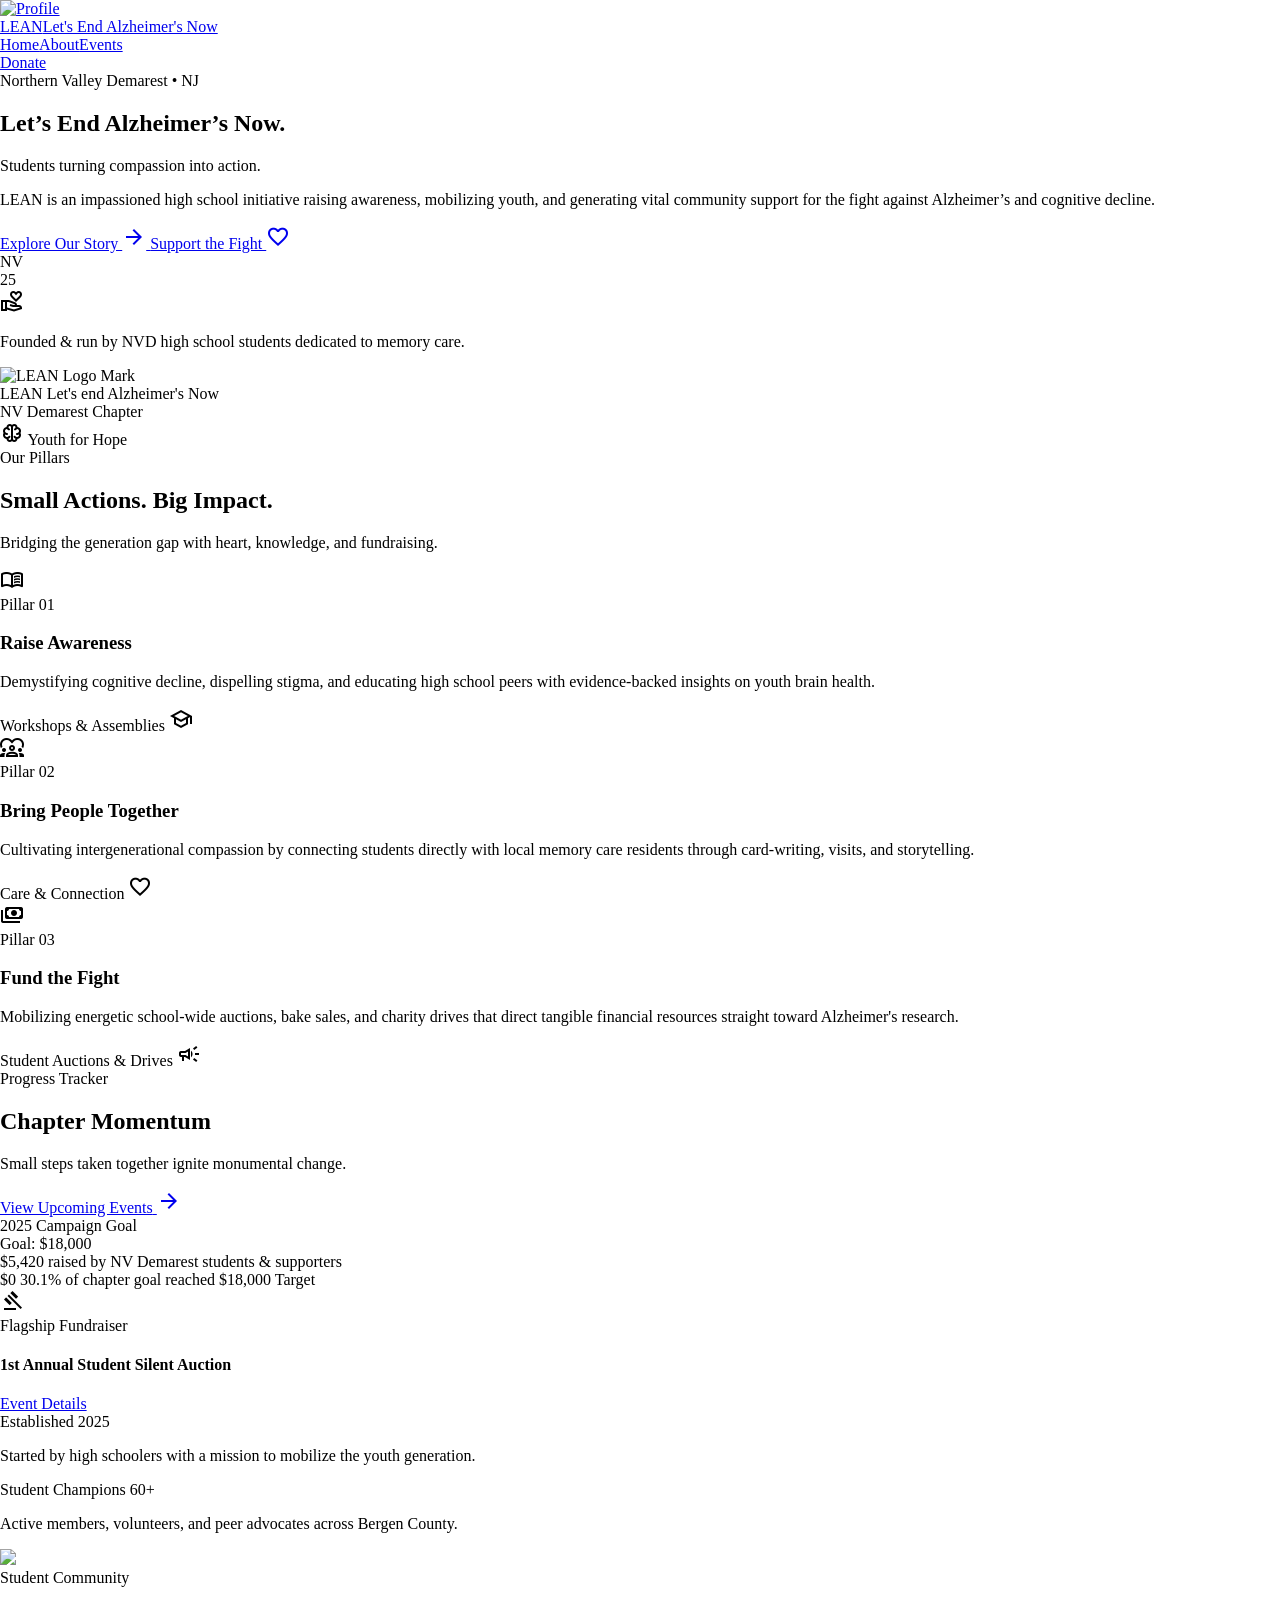
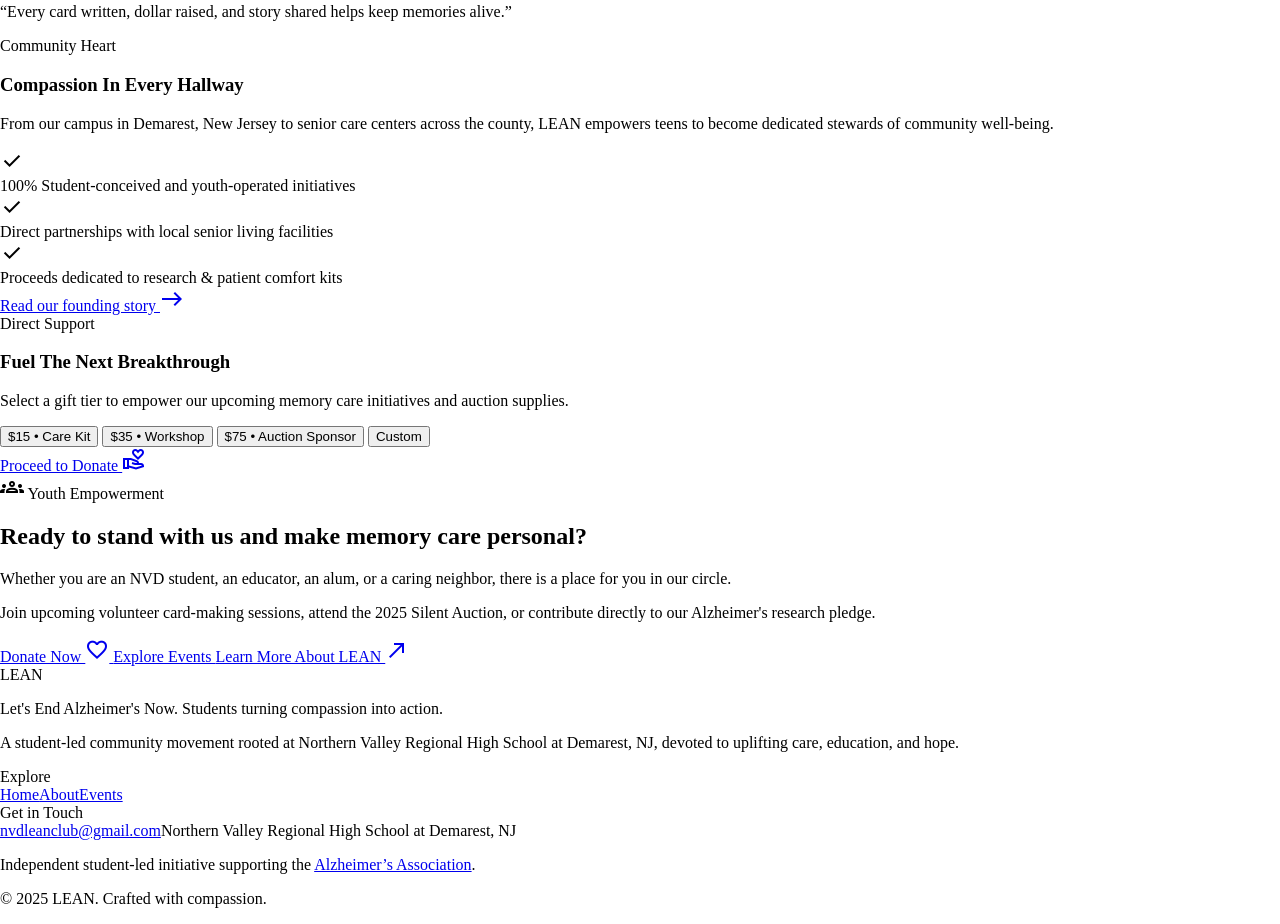
==== index.html @ e86d23d5 "Initial commit" ====
<!DOCTYPE html><html lang="en" style=""><head><meta charset="utf-8"><meta content="width=device-width, initial-scale=1.0" name="viewport"><meta content="web_standard" name="shell-type"><title>LEAN — Let's End Alzheimer's Now</title><link href="https://fonts.googleapis.com" rel="preconnect"><link crossorigin="" href="https://fonts.gstatic.com" rel="preconnect"><link href="https://fonts.googleapis.com/css2?family=Playfair+Display:ital,wght@0,400..900;1,400..900&amp;family=Plus+Jakarta+Sans:wght@400;500;600;700;800&amp;display=swap" rel="stylesheet"><link href="https://fonts.googleapis.com/css2?family=Material+Symbols+Outlined:opsz,wght,FILL,GRAD@24,400,0,0" rel="stylesheet">
<link href="https://fonts.googleapis.com/css2?family=Material+Symbols+Outlined:wght,FILL@100..700,0..1&amp;display=swap" rel="stylesheet"><link href="styles.css" rel="stylesheet"><script src="https://cdn.tailwindcss.com"></script><script id="tailwind-config">tailwind.config = { darkMode: "class", theme: { extend: { "colors": { "primary-fixed": "#f5d9ff", "on-surface-variant": "#4c444f", "on-error": "#ffffff", "secondary-container": "#e097ff", "on-surface": "#2c0d3b", "surface-container-high": "#f9e0ff", "background": "#fff7fc", "surface-tint": "#7a4a96", "on-error-container": "#93000a", "on-secondary-container": "#682587", "tertiary-fixed-dim": "#dabce7", "error-container": "#ffdad6", "on-primary-fixed": "#30004b", "surface-container": "#fce7ff", "surface-container-lowest": "#ffffff", "on-tertiary-fixed": "#271333", "on-primary-container": "#b27fcf", "error": "#ba1a1a", "tertiary-container": "#392345", "inverse-on-surface": "#fdebff", "on-tertiary-fixed-variant": "#553e61", "primary": "#2a0042", "secondary-fixed-dim": "#eab2ff", "tertiary": "#230e2f", "on-tertiary": "#ffffff", "inverse-primary": "#e5b4ff", "on-primary": "#ffffff", "surface-variant": "#f7d8ff", "surface": "#fff7fc", "surface-container-highest": "#f7d8ff", "on-secondary": "#ffffff", "tertiary-fixed": "#f5d9ff", "on-secondary-fixed-variant": "#692689", "inverse-surface": "#422351", "secondary": "#8441a3", "on-tertiary-container": "#a589b2", "primary-container": "#43145f", "surface-bright": "#fff7fc", "surface-dim": "#f3cdff", "secondary-fixed": "#f7d8ff", "on-primary-fixed-variant": "#60327c", "outline": "#7e7480", "on-secondary-fixed": "#310048", "primary-fixed-dim": "#e5b4ff", "surface-container-low": "#feefff", "on-background": "#2c0d3b", "outline-variant": "#cfc3d0" }, "borderRadius": { "DEFAULT": "1rem", "lg": "2rem", "xl": "3rem", "full": "9999px" }, "spacing": { "space-sm": "0.75rem", "space-lg": "2rem", "margin-mobile": "1.25rem", "gutter-mobile": "1rem", "space-md": "1.25rem", "space-xs": "0.375rem", "gutter": "1.5rem", "space-xl": "3.5rem", "margin": "2.5rem" }, "fontFamily": { "label-script": [ "Playfair Display" ], "subheading-serif-sm": [ "Playfair Display" ], "headline-xl": [ "Plus Jakarta Sans" ], "body-md": [ "Plus Jakarta Sans" ], "body-sm": [ "Plus Jakarta Sans" ], "headline-xl-mobile": [ "Plus Jakarta Sans" ], "headline-lg-mobile": [ "Plus Jakarta Sans" ], "headline-lg": [ "Plus Jakarta Sans" ], "label-caps": [ "Plus Jakarta Sans" ], "headline-md": [ "Plus Jakarta Sans" ], "subheading-serif": [ "Playfair Display" ], "body-lg": [ "Plus Jakarta Sans" ] }, "fontSize": { "label-script": [ "15px", { "lineHeight": "20px", "fontWeight": "400" } ], "subheading-serif-sm": [ "18px", { "lineHeight": "26px", "fontWeight": "400" } ], "headline-xl": [ "48px", { "lineHeight": "56px", "letterSpacing": "0.08em", "fontWeight": "800" } ], "body-md": [ "16px", { "lineHeight": "24px", "fontWeight": "400" } ], "body-sm": [ "14px", { "lineHeight": "20px", "fontWeight": "400" } ], "headline-xl-mobile": [ "32px", { "lineHeight": "40px", "letterSpacing": "0.06em", "fontWeight": "800" } ], "headline-lg-mobile": [ "26px", { "lineHeight": "34px", "letterSpacing": "0.06em", "fontWeight": "800" } ], "headline-lg": [ "36px", { "lineHeight": "44px", "letterSpacing": "0.08em", "fontWeight": "800" } ], "label-caps": [ "13px", { "lineHeight": "18px", "letterSpacing": "0.12em", "fontWeight": "700" } ], "headline-md": [ "24px", { "lineHeight": "32px", "letterSpacing": "0.05em", "fontWeight": "700" } ], "subheading-serif": [ "22px", { "lineHeight": "30px", "fontWeight": "400" } ], "body-lg": [ "18px", { "lineHeight": "28px", "fontWeight": "400" } ] } } } };</script></head><body class="bg-background font-body-md text-on-surface antialiased selection:bg-secondary-container selection:text-on-secondary-container"><header class="fixed top-0 left-0 right-0 w-full z-50 bg-surface/85 backdrop-blur-xl shadow-[0_12px_32px_-4px_rgba(67,20,95,0.06)]"><div class="h-20 w-full px-margin-mobile lg:px-margin flex items-center justify-between gap-gutter"><div class="flex items-center gap-space-sm min-w-0"><a class="flex items-center gap-space-sm group" data-path="home" href="index.html"><div class="relative flex items-center justify-center"><div class="absolute -inset-1 rounded-full bg-secondary-fixed opacity-70 blur-sm group-hover:opacity-100 transition-opacity"></div><img alt="Profile" class="w-8 h-8 rounded-full object-cover relative z-10" src="https://lh3.googleusercontent.com/aida/[base64]"></div><div class="flex flex-col truncate"><span class="font-headline-md text-body-lg text-primary font-bold tracking-tight">LEAN</span><span class="font-label-script text-label-script italic text-on-surface-variant hidden sm:inline-block leading-none">Let's End Alzheimer's Now</span></div></a></div><nav class="hidden md:flex items-center gap-space-xs px-space-xs py-1 rounded-full bg-surface-container-lowest shadow-[0_4px_12px_-2px_rgba(67,20,95,0.04)]" data-active-classes="bg-surface-container text-primary font-bold rounded-full shadow-sm"><a aria-current="page" class="px-space-md py-space-xs uppercase transition-all bg-surface-container text-primary font-bold rounded-full shadow-sm" data-path="home" href="index.html">Home</a><a class="px-space-md py-space-xs rounded-full font-label-caps text-label-caps uppercase text-on-surface-variant hover:text-on-surface hover:bg-surface-container transition-all" data-path="about" href="about.html">About</a><a class="px-space-md py-space-xs rounded-full font-label-caps text-label-caps uppercase text-on-surface-variant hover:text-on-surface hover:bg-surface-container transition-all" data-path="events" href="events.html">Events</a></nav><div class="flex items-center gap-space-sm"><a class="inline-flex items-center justify-center px-space-lg py-space-xs rounded-full bg-primary-container text-on-primary font-label-caps text-label-caps uppercase shadow-[0_12px_32px_-4px_rgba(67,20,95,0.25)] hover:bg-secondary hover:text-on-secondary hover:shadow-[0_16px_36px_-4px_rgba(132,65,163,0.35)] transition-all transform hover:-translate-y-0.5 active:translate-y-0" href="donate.html">Donate</a></div></div></header><main class="w-full pt-20 bg-background min-h-screen"><div class="flex flex-col w-full">
<!-- Top Decorative Ambient Glow (Soft Fluid Lavender Orbs) -->
<div class="relative w-full overflow-hidden">
<div class="absolute -top-24 left-1/2 -translate-x-1/2 w-[700px] h-[340px] bg-secondary-fixed/40 rounded-full blur-3xl pointer-events-none -z-10"></div>
<div class="absolute top-48 -left-20 w-80 h-80 bg-surface-container-high/60 rounded-full blur-2xl pointer-events-none -z-10"></div>
<!-- Hero Section -->
<section class="w-full px-margin-mobile lg:px-margin pt-space-md lg:pt-space-lg pb-space-xl">
<div class="max-w-7xl mx-auto grid grid-cols-1 lg:grid-cols-12 gap-space-lg lg:gap-gutter items-center">
<!-- Hero Left / Content -->
<div class="lg:col-span-7 flex flex-col items-start text-left z-10">
<!-- Chapter Pill Tag -->
<div class="inline-flex items-center gap-space-xs px-space-md py-space-xs rounded-full bg-surface-container shadow-sm mb-space-md transform hover:scale-105 transition-transform duration-300">
<span class="w-2.5 h-2.5 rounded-full bg-secondary animate-pulse"></span>
<span class="font-label-caps text-label-caps uppercase text-primary tracking-widest">Northern Valley Demarest • NJ</span>
</div>
<!-- Asymmetrical Headline Hierarchy -->
<h1 class="font-headline-xl text-headline-xl text-primary font-extrabold uppercase tracking-tight max-w-2xl leading-[1.08] mb-space-sm">
            Let’s End <span class="text-secondary underline decoration-secondary-container decoration-wavy decoration-2 underline-offset-8">Alzheimer’s</span> Now.
          </h1>
<!-- Italic Serif Subtitle -->
<p class="font-subheading-serif text-subheading-serif italic text-on-surface-variant max-w-xl mb-space-md">
            Students turning compassion into action.
          </p>
<!-- Mission Statement -->
<p class="font-body-lg text-body-lg text-on-surface-variant/90 max-w-xl mb-space-lg leading-relaxed">
            LEAN is an impassioned high school initiative raising awareness, mobilizing youth, and generating vital community support for the fight against Alzheimer’s and cognitive decline.
          </p>
<!-- CTAs -->
<div class="flex flex-wrap items-center gap-space-sm w-full sm:w-auto">
<a class="inline-flex items-center justify-center px-space-lg py-3 rounded-full bg-primary-container text-on-primary font-label-caps text-label-caps uppercase shadow-[0_12px_32px_-4px_rgba(67,20,95,0.22)] hover:bg-secondary hover:text-on-secondary hover:shadow-[0_16px_36px_-4px_rgba(132,65,163,0.35)] transition-all transform hover:-translate-y-0.5 active:translate-y-0" data-path="about" href="about.html">
              Explore Our Story
              <span class="material-symbols-outlined text-[18px] ml-1">arrow_forward</span>
</a>
<a class="inline-flex items-center justify-center px-space-lg py-3 rounded-full bg-surface-container-lowest text-primary font-label-caps text-label-caps uppercase shadow-sm hover:bg-surface-container hover:text-primary transition-all transform hover:-translate-y-0.5" data-path="donate" href="donate.html">
              Support the Fight
              <span class="material-symbols-outlined text-[18px] ml-1 text-secondary">favorite</span>
</a>
</div>
<!-- Micro Student Endorsement -->
<div class="mt-space-lg pt-space-sm flex items-center gap-space-sm">
<div class="flex -space-x-2">
<div class="w-8 h-8 rounded-full bg-secondary-container flex items-center justify-center text-on-secondary-container text-xs font-bold ring-2 ring-background">NV</div>
<div class="w-8 h-8 rounded-full bg-primary-fixed flex items-center justify-center text-on-primary-fixed text-xs font-bold ring-2 ring-background">25</div>
<div class="w-8 h-8 rounded-full bg-surface-dim flex items-center justify-center text-primary text-xs font-bold ring-2 ring-background">
<span class="material-symbols-outlined text-[14px]">volunteer_activism</span>
</div>
</div>
<p class="font-body-sm text-body-sm text-on-surface-variant">
              Founded &amp; run by NVD high school students dedicated to memory care.
            </p>
</div>
</div>
<!-- Hero Right / Visual Organic Emblem -->
<div class="lg:col-span-5 flex justify-center items-center relative mt-space-md lg:mt-0">
<!-- Multi-tier Floating Organic Blobs -->
<div class="relative w-72 sm:w-88 md:w-96 aspect-square flex items-center justify-center">
<!-- Soft Animated Lilac Blob Background -->
<div class="absolute inset-0 bg-surface-container-high rounded-[42%_58%_70%_30%/45%_45%_55%_55%] animate-[spin_32s_linear_infinite] shadow-[0_20px_60px_-15px_rgba(132,65,163,0.18)]"></div>
<div class="absolute inset-2 bg-gradient-to-tr from-surface-container-low via-surface-variant/70 to-surface-container rounded-[58%_42%_33%_67%/55%_65%_35%_45%] opacity-90"></div>
<!-- Central Icon / Image Graphic Container -->
<div class="relative z-10 w-56 sm:w-64 aspect-square rounded-full bg-surface-container-lowest p-5 flex flex-col items-center justify-center shadow-[0_16px_40px_-8px_rgba(67,20,95,0.15)] text-center transition-transform duration-500 hover:scale-105">
<div class="w-28 h-28 sm:w-32 sm:h-32 rounded-full bg-primary flex items-center justify-center shadow-inner relative overflow-hidden mb-space-xs group">
<div class="absolute inset-0 bg-gradient-to-br from-secondary/40 to-transparent opacity-0 group-hover:opacity-100 transition-opacity"></div>
<img alt="LEAN Logo Mark" class="w-24 h-24 sm:w-28 sm:h-28 object-contain rounded-full" src="https://lh3.googleusercontent.com/aida-public/[base64]">
</div>
<span class="font-headline-md text-headline-md text-primary tracking-wider uppercase">LEAN</span>
<span class="font-label-script text-label-script italic text-secondary leading-none">Let's end Alzheimer's Now</span>
</div>
<!-- Floating Chapter Badge Overlay -->
<div class="absolute -bottom-4 -left-2 sm:bottom-2 sm:-left-4 z-20 px-space-md py-space-xs rounded-full bg-surface-container-lowest shadow-[0_12px_28px_-4px_rgba(67,20,95,0.12)] flex items-center gap-space-xs">
<span class="w-2 h-2 rounded-full bg-secondary"></span>
<span class="font-label-caps text-[11px] uppercase tracking-wider text-primary font-bold">NV Demarest Chapter</span>
</div>
<!-- Floating Brain Health Tag -->
<div class="absolute -top-3 right-0 sm:top-2 sm:-right-4 z-20 px-space-md py-space-xs rounded-full bg-primary-container text-on-primary shadow-lg flex items-center gap-1">
<span class="material-symbols-outlined text-[16px] text-secondary-fixed">neurology</span>
<span class="font-label-caps text-[11px] uppercase tracking-wider">Youth for Hope</span>
</div>
</div>
</div>
</div>
</section>
</div>
<!-- Pillars Section: Small Actions. Big Impact. -->
<section class="w-full px-margin-mobile lg:px-margin py-space-xl bg-surface-container-low relative">
<div class="max-w-7xl mx-auto flex flex-col items-center">
<!-- Section Header -->
<div class="text-center max-w-2xl mb-space-lg">
<span class="font-label-caps text-label-caps uppercase text-secondary font-bold tracking-widest block mb-space-xs">Our Pillars</span>
<h2 class="font-headline-lg text-headline-lg text-primary font-extrabold tracking-tight">
          Small Actions. Big Impact.
        </h2>
<p class="font-subheading-serif text-subheading-serif italic text-on-surface-variant mt-1">
          Bridging the generation gap with heart, knowledge, and fundraising.
        </p>
</div>
<!-- 3 Pill-Themed Care Cards -->
<div class="grid grid-cols-1 md:grid-cols-3 gap-gutter w-full">
<!-- Pillar 1 -->
<div class="bg-surface-container-lowest rounded-lg p-space-lg flex flex-col justify-between shadow-[0_12px_32px_-4px_rgba(67,20,95,0.06)] hover:shadow-[0_20px_40px_-6px_rgba(67,20,95,0.12)] transition-all duration-300 transform hover:-translate-y-1 group">
<div>
<div class="w-14 h-14 rounded-full bg-surface-container flex items-center justify-center text-primary mb-space-md group-hover:bg-primary-container group-hover:text-on-primary transition-colors">
<span class="material-symbols-outlined text-2xl">menu_book</span>
</div>
<span class="font-label-caps text-label-caps uppercase tracking-wider text-secondary font-bold block mb-1">Pillar 01</span>
<h3 class="font-headline-md text-headline-md text-primary font-bold mb-space-xs">Raise Awareness</h3>
<p class="font-body-md text-body-md text-on-surface-variant leading-relaxed">
              Demystifying cognitive decline, dispelling stigma, and educating high school peers with evidence-backed insights on youth brain health.
            </p>
</div>
<div class="pt-space-md mt-space-sm flex items-center justify-between">
<span class="font-label-script text-label-script italic text-secondary">Workshops &amp; Assemblies</span>
<span class="w-8 h-8 rounded-full bg-surface-container-high flex items-center justify-center text-primary text-xs">
<span class="material-symbols-outlined text-[16px]">school</span>
</span>
</div>
</div>
<!-- Pillar 2 -->
<div class="bg-surface-container-lowest rounded-lg p-space-lg flex flex-col justify-between shadow-[0_12px_32px_-4px_rgba(67,20,95,0.06)] hover:shadow-[0_20px_40px_-6px_rgba(67,20,95,0.12)] transition-all duration-300 transform hover:-translate-y-1 group">
<div>
<div class="w-14 h-14 rounded-full bg-surface-container flex items-center justify-center text-primary mb-space-md group-hover:bg-primary-container group-hover:text-on-primary transition-colors">
<span class="material-symbols-outlined text-2xl">diversity_1</span>
</div>
<span class="font-label-caps text-label-caps uppercase tracking-wider text-secondary font-bold block mb-1">Pillar 02</span>
<h3 class="font-headline-md text-headline-md text-primary font-bold mb-space-xs">Bring People Together</h3>
<p class="font-body-md text-body-md text-on-surface-variant leading-relaxed">
              Cultivating intergenerational compassion by connecting students directly with local memory care residents through card-writing, visits, and storytelling.
            </p>
</div>
<div class="pt-space-md mt-space-sm flex items-center justify-between">
<span class="font-label-script text-label-script italic text-secondary">Care &amp; Connection</span>
<span class="w-8 h-8 rounded-full bg-surface-container-high flex items-center justify-center text-primary text-xs">
<span class="material-symbols-outlined text-[16px]">favorite</span>
</span>
</div>
</div>
<!-- Pillar 3 -->
<div class="bg-surface-container-lowest rounded-lg p-space-lg flex flex-col justify-between shadow-[0_12px_32px_-4px_rgba(67,20,95,0.06)] hover:shadow-[0_20px_40px_-6px_rgba(67,20,95,0.12)] transition-all duration-300 transform hover:-translate-y-1 group">
<div>
<div class="w-14 h-14 rounded-full bg-surface-container flex items-center justify-center text-primary mb-space-md group-hover:bg-primary-container group-hover:text-on-primary transition-colors">
<span class="material-symbols-outlined text-2xl">payments</span>
</div>
<span class="font-label-caps text-label-caps uppercase tracking-wider text-secondary font-bold block mb-1">Pillar 03</span>
<h3 class="font-headline-md text-headline-md text-primary font-bold mb-space-xs">Fund the Fight</h3>
<p class="font-body-md text-body-md text-on-surface-variant leading-relaxed">
              Mobilizing energetic school-wide auctions, bake sales, and charity drives that direct tangible financial resources straight toward Alzheimer's research.
            </p>
</div>
<div class="pt-space-md mt-space-sm flex items-center justify-between">
<span class="font-label-script text-label-script italic text-secondary">Student Auctions &amp; Drives</span>
<span class="w-8 h-8 rounded-full bg-surface-container-high flex items-center justify-center text-primary text-xs">
<span class="material-symbols-outlined text-[16px]">campaign</span>
</span>
</div>
</div>
</div>
</div>
</section>
<!-- Quick Stats & Chapter Momentum Section -->
<section class="w-full px-margin-mobile lg:px-margin py-space-xl">
<div class="max-w-7xl mx-auto">
<!-- Headline & Introduction -->
<div class="flex flex-col md:flex-row md:items-end justify-between gap-space-sm mb-space-lg">
<div>
<span class="font-label-caps text-label-caps uppercase text-secondary font-bold tracking-widest block mb-space-xs">Progress Tracker</span>
<h2 class="font-headline-lg text-headline-lg text-primary font-extrabold tracking-tight">
            Chapter Momentum
          </h2>
<p class="font-subheading-serif text-subheading-serif italic text-on-surface-variant">
            Small steps taken together ignite monumental change.
          </p>
</div>
<a class="inline-flex items-center gap-space-xs font-label-caps text-label-caps uppercase text-primary hover:text-secondary transition-colors group" data-path="events" href="events.html">
<span class="">View Upcoming Events</span>
<span class="material-symbols-outlined text-[18px] group-hover:translate-x-1 transition-transform">arrow_forward</span>
</a>
</div>
<!-- Bento Grid / Cards -->
<div class="grid grid-cols-1 lg:grid-cols-12 gap-gutter items-stretch">
<!-- Large Goal Tracker Card (8 Cols) -->
<div class="lg:col-span-8 bg-surface-container-lowest rounded-lg p-space-lg shadow-[0_12px_32px_-4px_rgba(67,20,95,0.06)] flex flex-col justify-between">
<div>
<div class="flex flex-wrap items-center justify-between gap-space-sm mb-space-md">
<div class="flex items-center gap-space-xs">
<span class="w-3 h-3 rounded-full bg-secondary"></span>
<span class="font-label-caps text-label-caps uppercase tracking-wider text-primary font-bold">2025 Campaign Goal</span>
</div>
<span class="px-space-md py-1 rounded-full bg-surface-container text-secondary font-label-caps text-label-caps uppercase">Goal: $18,000</span>
</div>
<!-- Main Metric Callout -->
<div class="flex flex-col sm:flex-row sm:items-baseline gap-space-xs sm:gap-space-md mb-space-md">
<span class="font-headline-xl text-headline-xl text-primary font-black tracking-tight" id="raised-counter">$5,420</span>
<span class="font-body-md text-body-md text-on-surface-variant">raised by NV Demarest students &amp; supporters</span>
</div>
<!-- Impact Progress Bar -->
<div class="w-full mb-space-sm">
<div class="w-full h-4 bg-surface-container-high rounded-full overflow-hidden p-0.5">
<div class="h-full bg-gradient-to-r from-primary-container via-secondary to-secondary-container rounded-full w-[30%] transition-all duration-1000"></div>
</div>
<div class="flex justify-between items-center text-xs font-label-caps text-on-surface-variant mt-2">
<span class="">$0</span>
<span class="font-bold text-primary">30.1% of chapter goal reached</span>
<span class="">$18,000 Target</span>
</div>
</div>
</div>
<!-- Featured Event Teaser Callout -->
<div class="mt-space-lg pt-space-md bg-surface-container-low rounded-DEFAULT p-space-md flex flex-col sm:flex-row sm:items-center justify-between gap-space-sm">
<div class="flex items-center gap-space-sm">
<div class="w-10 h-10 rounded-full bg-secondary-container flex items-center justify-center text-on-secondary-container">
<span class="material-symbols-outlined text-[20px]">gavel</span>
</div>
<div>
<span class="font-label-caps text-[11px] uppercase tracking-wider text-secondary font-bold block">Flagship Fundraiser</span>
<h4 class="font-headline-md text-body-lg text-primary font-bold leading-tight">1st Annual Student Silent Auction</h4>
</div>
</div>
<a class="inline-flex items-center justify-center px-space-md py-2 rounded-full bg-primary text-on-primary font-label-caps text-[12px] uppercase shadow-sm hover:bg-secondary transition-colors whitespace-nowrap" data-path="events" href="events.html">
              Event Details
            </a>
</div>
</div>
<!-- Metric Stat Bubbles Stack (4 Cols) -->
<div class="lg:col-span-4 grid grid-cols-1 sm:grid-cols-2 lg:grid-cols-1 gap-gutter">
<!-- Stat 1 -->
<div class="bg-surface-container rounded-lg p-space-lg flex flex-col justify-center shadow-sm relative overflow-hidden">
<div class="absolute -right-4 -bottom-4 w-20 h-20 bg-secondary-fixed-dim/40 rounded-full blur-xl pointer-events-none"></div>
<span class="font-label-caps text-label-caps uppercase tracking-wider text-secondary font-bold block mb-1">Established</span>
<span class="font-headline-lg text-headline-lg text-primary font-extrabold">2025</span>
<p class="font-body-sm text-body-sm text-on-surface-variant mt-1">
              Started by high schoolers with a mission to mobilize the youth generation.
            </p>
</div>
<!-- Stat 2 -->
<div class="bg-surface-container-high rounded-lg p-space-lg flex flex-col justify-center shadow-sm relative overflow-hidden">
<div class="absolute -right-4 -bottom-4 w-20 h-20 bg-primary-fixed/50 rounded-full blur-xl pointer-events-none"></div>
<span class="font-label-caps text-label-caps uppercase tracking-wider text-secondary font-bold block mb-1">Student Champions</span>
<span class="font-headline-lg text-headline-lg text-primary font-extrabold">60+</span>
<p class="font-body-sm text-body-sm text-on-surface-variant mt-1">
              Active members, volunteers, and peer advocates across Bergen County.
            </p>
</div>
</div>
</div>
</div>
</section>
<!-- Photo Spotlight Mosaic (Human Touch & Student Spirit) -->
<section class="w-full px-margin-mobile lg:px-margin py-space-lg">
<div class="max-w-7xl mx-auto">
<div class="grid grid-cols-1 md:grid-cols-12 gap-gutter items-center">
<!-- Left Visual Tile with Detailed Prompt -->
<div class="md:col-span-7 relative">
<div class="w-full h-80 sm:h-96 rounded-lg overflow-hidden shadow-[0_16px_36px_-6px_rgba(67,20,95,0.14)] relative">
<img class="w-full h-full object-cover" data-alt="A warm, candid photograph of high school student volunteers in lilac and purple t-shirts smiling together while creating handwritten cards and care packages for senior memory care residents. Soft natural daylight streams through classroom windows, with craft paper, markers, and purple ribbon laid out across wooden desks. Uplifting, tender atmosphere celebrating youthful empathy and intergenerational solidarity, warm tones and gentle soft focus background." src="https://lh3.googleusercontent.com/aida-public/[base64]">
<div class="absolute inset-0 bg-gradient-to-t from-primary/70 via-transparent to-transparent"></div>
<div class="absolute bottom-6 left-6 right-6 text-on-primary">
<span class="px-space-sm py-1 rounded-full bg-secondary-container text-on-secondary-container font-label-caps text-[11px] uppercase tracking-wider inline-block mb-1">Student Community</span>
<p class="font-subheading-serif text-subheading-serif italic text-primary-fixed">
                “Every card written, dollar raised, and story shared helps keep memories alive.”
              </p>
</div>
</div>
</div>
<!-- Right Informational Pebble Card -->
<div class="md:col-span-5 flex flex-col justify-center bg-surface-container-lowest p-space-lg rounded-lg shadow-[0_12px_32px_-4px_rgba(67,20,95,0.06)]">
<span class="font-label-caps text-label-caps uppercase text-secondary font-bold tracking-widest block mb-space-xs">Community Heart</span>
<h3 class="font-headline-md text-headline-md text-primary font-bold mb-space-xs">
            Compassion In Every Hallway
          </h3>
<p class="font-body-md text-body-md text-on-surface-variant mb-space-md leading-relaxed">
            From our campus in Demarest, New Jersey to senior care centers across the county, LEAN empowers teens to become dedicated stewards of community well-being.
          </p>
<div class="space-y-space-sm">
<div class="flex items-start gap-space-sm">
<div class="w-7 h-7 rounded-full bg-surface-container flex items-center justify-center text-secondary shrink-0 mt-0.5">
<span class="material-symbols-outlined text-[16px]">check</span>
</div>
<span class="font-body-sm text-body-sm text-on-surface font-medium">100% Student-conceived and youth-operated initiatives</span>
</div>
<div class="flex items-start gap-space-sm">
<div class="w-7 h-7 rounded-full bg-surface-container flex items-center justify-center text-secondary shrink-0 mt-0.5">
<span class="material-symbols-outlined text-[16px]">check</span>
</div>
<span class="font-body-sm text-body-sm text-on-surface font-medium">Direct partnerships with local senior living facilities</span>
</div>
<div class="flex items-start gap-space-sm">
<div class="w-7 h-7 rounded-full bg-surface-container flex items-center justify-center text-secondary shrink-0 mt-0.5">
<span class="material-symbols-outlined text-[16px]">check</span>
</div>
<span class="font-body-sm text-body-sm text-on-surface font-medium">Proceeds dedicated to research &amp; patient comfort kits</span>
</div>
</div>
<div class="mt-space-lg pt-space-xs">
<a class="inline-flex items-center gap-space-xs font-label-caps text-label-caps uppercase text-primary font-bold hover:text-secondary transition-colors" data-path="about" href="about.html">
<span class="">Read our founding story</span>
<span class="material-symbols-outlined text-[16px]">east</span>
</a>
</div>
</div>
</div>
</div>
</section>
<!-- Interactive Quick Donation Selector Teaser -->
<section class="w-full px-margin-mobile lg:px-margin py-space-lg">
<div class="max-w-4xl mx-auto bg-surface-container rounded-lg p-space-lg lg:p-space-xl shadow-sm text-center">
<span class="font-label-caps text-label-caps uppercase text-secondary font-bold tracking-widest block mb-space-xs">Direct Support</span>
<h3 class="font-headline-md text-headline-md text-primary font-bold mb-space-xs">
        Fuel The Next Breakthrough
      </h3>
<p class="font-body-md text-body-md text-on-surface-variant max-w-lg mx-auto mb-space-md">
        Select a gift tier to empower our upcoming memory care initiatives and auction supplies.
      </p>
<!-- Amount Pill Selectors -->
<div class="flex flex-wrap justify-center items-center gap-space-sm mb-space-md" id="amount-selector">
<button class="amount-pill px-space-lg py-space-xs rounded-full bg-primary-container text-on-primary font-label-caps text-label-caps uppercase shadow-sm transition-all" data-amount="15" type="button">$15 • Care Kit</button>
<button class="amount-pill px-space-lg py-space-xs rounded-full bg-surface-container-lowest text-primary hover:bg-surface-container-high font-label-caps text-label-caps uppercase shadow-sm transition-all" data-amount="35" type="button">$35 • Workshop</button>
<button class="amount-pill px-space-lg py-space-xs rounded-full bg-surface-container-lowest text-primary hover:bg-surface-container-high font-label-caps text-label-caps uppercase shadow-sm transition-all" data-amount="75" type="button">$75 • Auction Sponsor</button>
<button class="amount-pill px-space-lg py-space-xs rounded-full bg-surface-container-lowest text-primary hover:bg-surface-container-high font-label-caps text-label-caps uppercase shadow-sm transition-all" data-amount="custom" type="button">Custom</button>
</div>
<div>
<a class="inline-flex items-center justify-center px-space-xl py-3 rounded-full bg-primary text-on-primary font-label-caps text-label-caps uppercase shadow-[0_12px_28px_-4px_rgba(67,20,95,0.25)] hover:bg-secondary transition-all transform hover:-translate-y-0.5" href="https://events.alz.org/fundraisers/rachelweinberg" target="_blank" rel="noopener noreferrer">
          Proceed to Donate
          <span class="material-symbols-outlined text-[18px] ml-1">volunteer_activism</span>
</a>
</div>
</div>
</section>
<!-- Deep Purple High-Impact Call to Action Banner -->
<section class="w-full px-margin-mobile lg:px-margin pt-space-lg pb-space-xl">
<div class="max-w-7xl mx-auto">
<div class="relative w-full bg-tertiary-container rounded-lg p-space-lg sm:p-space-xl overflow-hidden shadow-[0_20px_50px_-10px_rgba(42,0,66,0.3)]">
<!-- Decorative Ambient Rings Inside Banner -->
<div class="absolute -right-20 -top-20 w-96 h-96 rounded-full bg-secondary-container/15 blur-3xl pointer-events-none"></div>
<div class="absolute -left-12 -bottom-12 w-64 h-64 rounded-full bg-surface-container-high/10 blur-2xl pointer-events-none"></div>
<div class="relative z-10 grid grid-cols-1 lg:grid-cols-12 gap-space-lg items-center">
<div class="lg:col-span-8 flex flex-col">
<div class="inline-flex items-center gap-2 px-space-md py-1 rounded-full bg-tertiary text-secondary-fixed font-label-caps text-[12px] uppercase tracking-wider w-max mb-space-sm">
<span class="material-symbols-outlined text-[14px]">groups</span>
              Youth Empowerment
            </div>
<h2 class="font-headline-lg text-headline-lg text-surface font-extrabold tracking-tight mb-space-xs leading-tight">
              Ready to stand with us and make memory care personal?
            </h2>
<p class="font-subheading-serif text-subheading-serif italic text-tertiary-fixed max-w-2xl mb-space-sm">
              Whether you are an NVD student, an educator, an alum, or a caring neighbor, there is a place for you in our circle.
            </p>
<p class="font-body-sm text-body-sm text-on-tertiary-container max-w-xl">
              Join upcoming volunteer card-making sessions, attend the 2025 Silent Auction, or contribute directly to our Alzheimer's research pledge.
            </p>
</div>
<div class="lg:col-span-4 flex flex-col sm:flex-row lg:flex-col gap-space-sm justify-end items-stretch lg:items-end">
<a class="inline-flex items-center justify-center px-space-lg py-3.5 rounded-full bg-secondary-container text-on-secondary-container font-label-caps text-label-caps uppercase shadow-lg hover:bg-secondary-fixed hover:text-on-secondary-fixed transition-all text-center" data-path="donate" href="donate.html">
              Donate Now
              <span class="material-symbols-outlined text-[18px] ml-1">favorite</span>
</a>
<a class="inline-flex items-center justify-center px-space-lg py-3 rounded-full bg-tertiary text-surface font-label-caps text-label-caps uppercase hover:bg-surface-container/20 transition-all text-center" data-path="events" href="events.html">
              Explore Events
            </a>
<a class="inline-flex items-center justify-center px-space-lg py-3 rounded-full text-tertiary-fixed hover:text-surface font-label-caps text-label-caps uppercase transition-colors text-center" data-path="about" href="about.html">
              Learn More About LEAN
              <span class="material-symbols-outlined text-[16px] ml-1">north_east</span>
</a>
</div>
</div>
</div>
</div>
</section>
<!-- Interactive JavaScript for Donation Pill Toggle -->
<script>
    (function() {
      const pills = document.querySelectorAll('.amount-pill');
      pills.forEach(pill => {
        pill.addEventListener('click', () => {
          pills.forEach(p => {
            p.classList.remove('bg-primary-container', 'text-on-primary');
            p.classList.add('bg-surface-container-lowest', 'text-primary');
          });
          pill.classList.remove('bg-surface-container-lowest', 'text-primary');
          pill.classList.add('bg-primary-container', 'text-on-primary');
        });
      });
    })();
  </script>
</div></main><footer class="w-full px-margin-mobile lg:px-margin pb-margin"><div class="w-full bg-tertiary-container text-surface rounded-lg px-margin-mobile lg:px-space-xl py-space-xl shadow-[0_12px_32px_-4px_rgba(67,20,95,0.15)]"><div class="grid grid-cols-1 md:grid-cols-12 gap-space-lg mb-space-xl"><div class="md:col-span-5 flex flex-col gap-space-sm"><div class="flex items-center gap-space-sm"><span class="w-3 h-3 rounded-full bg-secondary-container inline-block"></span><span class="font-headline-md text-headline-md text-surface tracking-tight">LEAN</span></div><p class="font-subheading-serif text-subheading-serif italic text-tertiary-fixed max-w-md">Let's End Alzheimer's Now. Students turning compassion into action.</p><p class="font-body-sm text-body-sm text-on-tertiary-container leading-relaxed">A student-led community movement rooted at Northern Valley Regional High School at Demarest, NJ, devoted to uplifting care, education, and hope.</p></div><div class="md:col-span-3 flex flex-col gap-space-xs"><span class="font-label-caps text-label-caps uppercase tracking-wider text-secondary-fixed mb-space-xs">Explore</span><nav class="flex flex-col gap-space-xs" data-active-classes="text-secondary-fixed font-bold"><a aria-current="page" class="transition-colors text-secondary-fixed font-bold" data-path="home" href="index.html">Home</a><a class="font-body-md text-body-md text-on-tertiary-container hover:text-surface transition-colors" data-path="about" href="about.html">About</a><a class="font-body-md text-body-md text-on-tertiary-container hover:text-surface transition-colors" data-path="events" href="events.html">Events</a></nav></div><div class="md:col-span-4 flex flex-col gap-space-sm"><span class="font-label-caps text-label-caps uppercase tracking-wider text-secondary-fixed">Get in Touch</span><div class="flex flex-col gap-space-xs font-body-sm text-body-sm text-on-tertiary-container"><a class="hover:text-surface transition-colors" href="mailto:nvdleanclub@gmail.com">nvdleanclub@gmail.com</a><span class="">Northern Valley Regional High School at Demarest, NJ</span></div></div></div><div class="pt-space-md border-t border-tertiary/40 flex flex-col sm:flex-row items-center justify-between gap-space-sm text-center sm:text-left"><p class="font-body-sm text-body-sm text-on-tertiary-container">Independent student-led initiative supporting the <a class="underline text-tertiary-fixed hover:text-surface transition-colors" href="https://www.alz.org" rel="noopener noreferrer" target="_blank">Alzheimer’s Association</a>.</p><p class="font-body-sm text-body-sm text-on-tertiary-container">© 2025 LEAN. Crafted with compassion.</p></div></div></footer>

</body></html>
---- styles.css ----
@layer base {
  html {
    scroll-behavior: smooth;
  }

  html,
  body {
    margin: 0;
    padding: 0;
  }

  body {
    min-width: 320px;
    overscroll-behavior: none;
  }

  main > :first-child {
    margin-top: 0 !important;
  }

  main > :last-child {
    margin-bottom: 0 !important;
  }

  img {
    max-width: 100%;
  }
}

::-webkit-scrollbar {
  display: none;
}

/* Keyboard users can always see where they are on the page. */
a:focus-visible,
button:focus-visible {
  outline: 3px solid #e097ff;
  outline-offset: 4px;
}
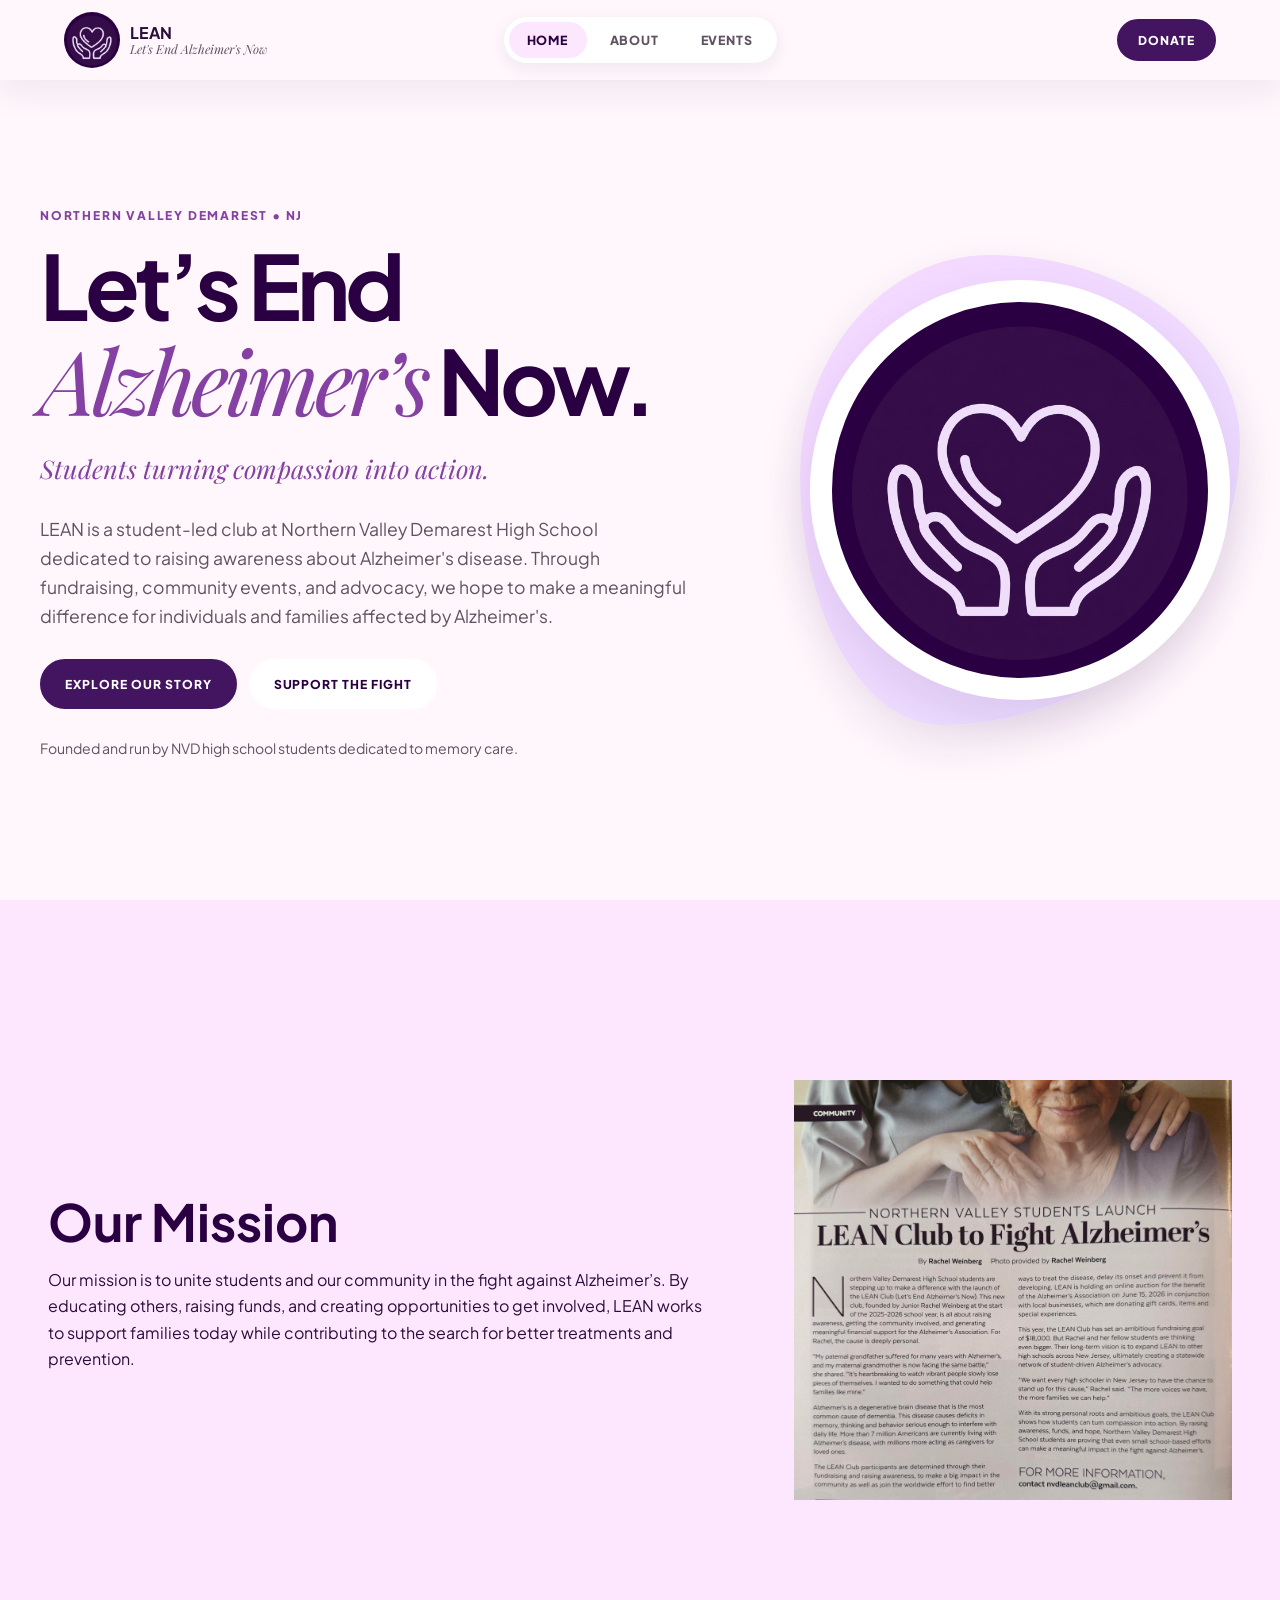
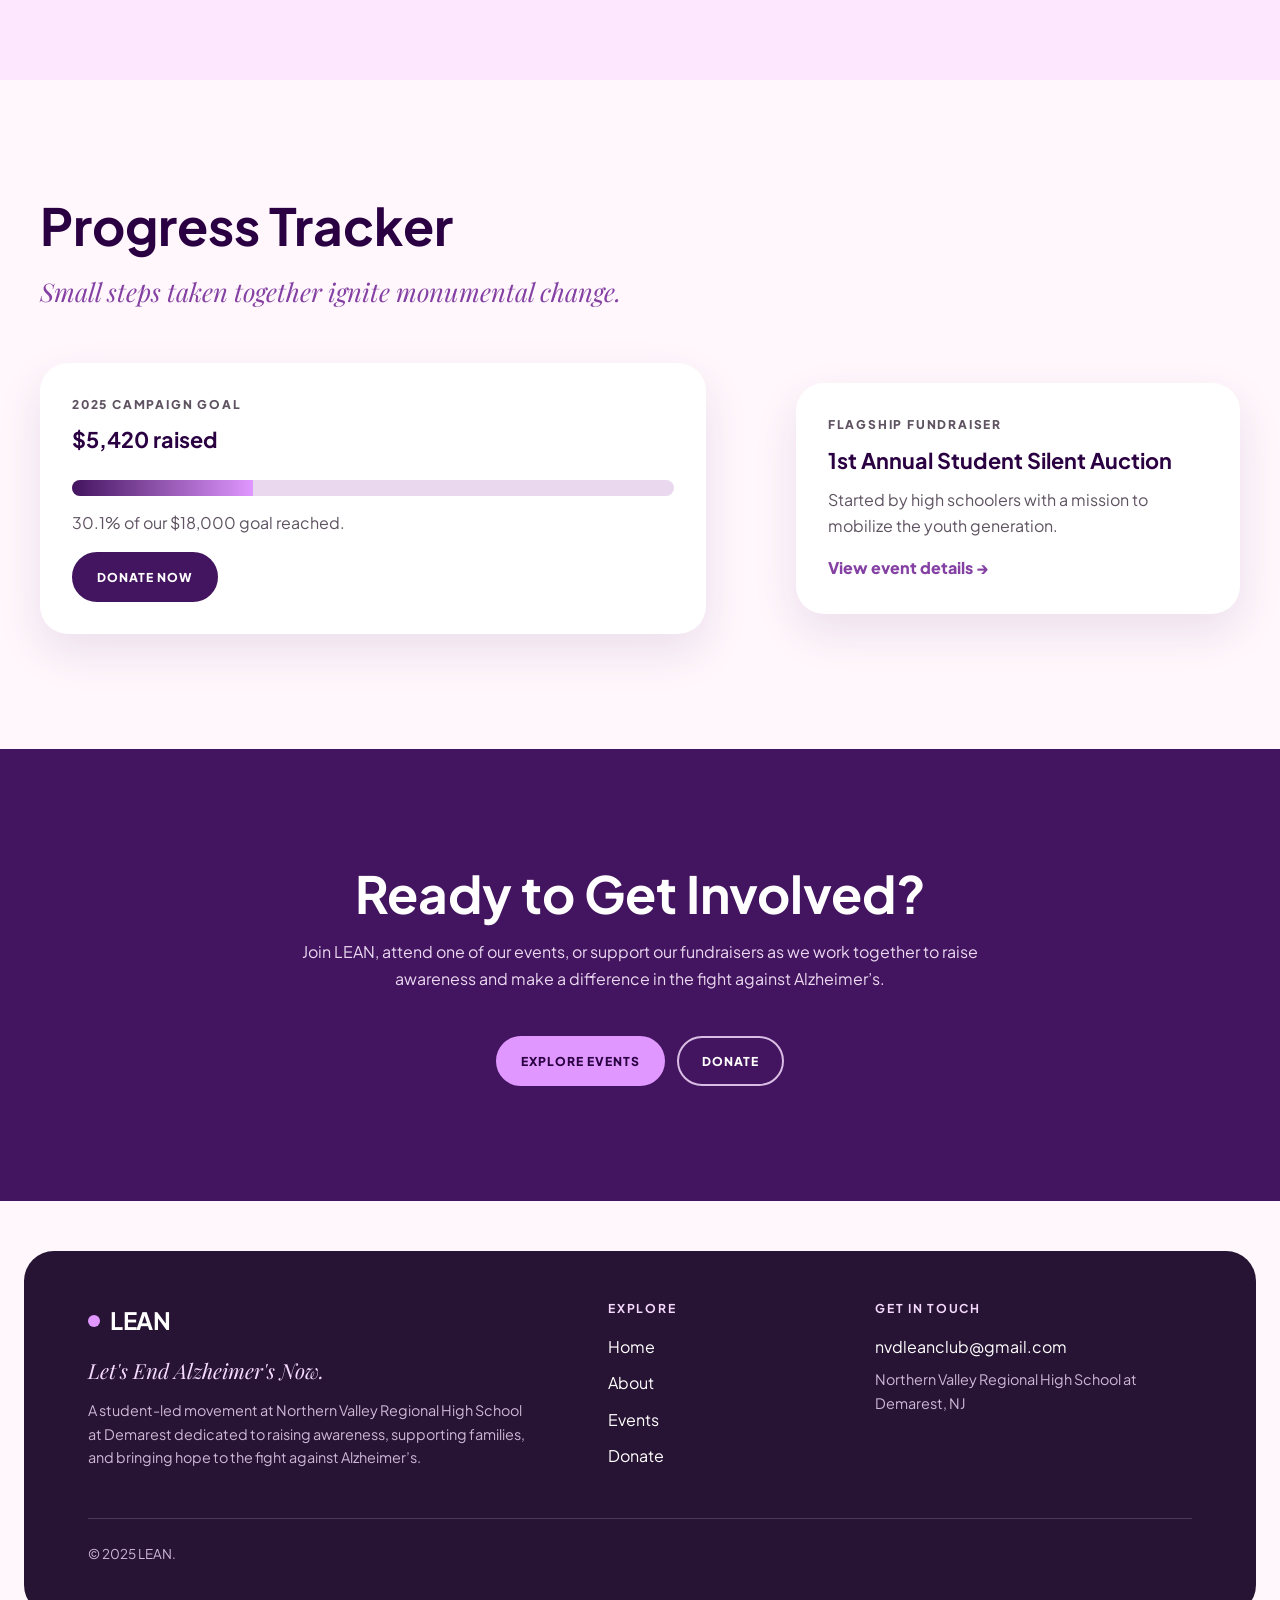
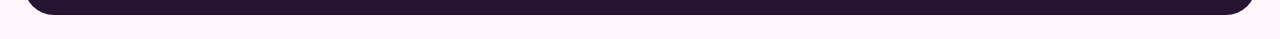
==== commit d87ac3cd: "demo1" ====
--- a/index.html
+++ b/index.html
@@ -1,387 +1,306 @@
-<!DOCTYPE html><html lang="en" style=""><head><meta charset="utf-8"><meta content="width=device-width, initial-scale=1.0" name="viewport"><meta content="web_standard" name="shell-type"><title>LEAN — Let's End Alzheimer's Now</title><link href="https://fonts.googleapis.com" rel="preconnect"><link crossorigin="" href="https://fonts.gstatic.com" rel="preconnect"><link href="https://fonts.googleapis.com/css2?family=Playfair+Display:ital,wght@0,400..900;1,400..900&amp;family=Plus+Jakarta+Sans:wght@400;500;600;700;800&amp;display=swap" rel="stylesheet"><link href="https://fonts.googleapis.com/css2?family=Material+Symbols+Outlined:opsz,wght,FILL,GRAD@24,400,0,0" rel="stylesheet">
-<link href="https://fonts.googleapis.com/css2?family=Material+Symbols+Outlined:wght,FILL@100..700,0..1&amp;display=swap" rel="stylesheet"><link href="styles.css" rel="stylesheet"><script src="https://cdn.tailwindcss.com"></script><script id="tailwind-config">tailwind.config = { darkMode: "class", theme: { extend: { "colors": { "primary-fixed": "#f5d9ff", "on-surface-variant": "#4c444f", "on-error": "#ffffff", "secondary-container": "#e097ff", "on-surface": "#2c0d3b", "surface-container-high": "#f9e0ff", "background": "#fff7fc", "surface-tint": "#7a4a96", "on-error-container": "#93000a", "on-secondary-container": "#682587", "tertiary-fixed-dim": "#dabce7", "error-container": "#ffdad6", "on-primary-fixed": "#30004b", "surface-container": "#fce7ff", "surface-container-lowest": "#ffffff", "on-tertiary-fixed": "#271333", "on-primary-container": "#b27fcf", "error": "#ba1a1a", "tertiary-container": "#392345", "inverse-on-surface": "#fdebff", "on-tertiary-fixed-variant": "#553e61", "primary": "#2a0042", "secondary-fixed-dim": "#eab2ff", "tertiary": "#230e2f", "on-tertiary": "#ffffff", "inverse-primary": "#e5b4ff", "on-primary": "#ffffff", "surface-variant": "#f7d8ff", "surface": "#fff7fc", "surface-container-highest": "#f7d8ff", "on-secondary": "#ffffff", "tertiary-fixed": "#f5d9ff", "on-secondary-fixed-variant": "#692689", "inverse-surface": "#422351", "secondary": "#8441a3", "on-tertiary-container": "#a589b2", "primary-container": "#43145f", "surface-bright": "#fff7fc", "surface-dim": "#f3cdff", "secondary-fixed": "#f7d8ff", "on-primary-fixed-variant": "#60327c", "outline": "#7e7480", "on-secondary-fixed": "#310048", "primary-fixed-dim": "#e5b4ff", "surface-container-low": "#feefff", "on-background": "#2c0d3b", "outline-variant": "#cfc3d0" }, "borderRadius": { "DEFAULT": "1rem", "lg": "2rem", "xl": "3rem", "full": "9999px" }, "spacing": { "space-sm": "0.75rem", "space-lg": "2rem", "margin-mobile": "1.25rem", "gutter-mobile": "1rem", "space-md": "1.25rem", "space-xs": "0.375rem", "gutter": "1.5rem", "space-xl": "3.5rem", "margin": "2.5rem" }, "fontFamily": { "label-script": [ "Playfair Display" ], "subheading-serif-sm": [ "Playfair Display" ], "headline-xl": [ "Plus Jakarta Sans" ], "body-md": [ "Plus Jakarta Sans" ], "body-sm": [ "Plus Jakarta Sans" ], "headline-xl-mobile": [ "Plus Jakarta Sans" ], "headline-lg-mobile": [ "Plus Jakarta Sans" ], "headline-lg": [ "Plus Jakarta Sans" ], "label-caps": [ "Plus Jakarta Sans" ], "headline-md": [ "Plus Jakarta Sans" ], "subheading-serif": [ "Playfair Display" ], "body-lg": [ "Plus Jakarta Sans" ] }, "fontSize": { "label-script": [ "15px", { "lineHeight": "20px", "fontWeight": "400" } ], "subheading-serif-sm": [ "18px", { "lineHeight": "26px", "fontWeight": "400" } ], "headline-xl": [ "48px", { "lineHeight": "56px", "letterSpacing": "0.08em", "fontWeight": "800" } ], "body-md": [ "16px", { "lineHeight": "24px", "fontWeight": "400" } ], "body-sm": [ "14px", { "lineHeight": "20px", "fontWeight": "400" } ], "headline-xl-mobile": [ "32px", { "lineHeight": "40px", "letterSpacing": "0.06em", "fontWeight": "800" } ], "headline-lg-mobile": [ "26px", { "lineHeight": "34px", "letterSpacing": "0.06em", "fontWeight": "800" } ], "headline-lg": [ "36px", { "lineHeight": "44px", "letterSpacing": "0.08em", "fontWeight": "800" } ], "label-caps": [ "13px", { "lineHeight": "18px", "letterSpacing": "0.12em", "fontWeight": "700" } ], "headline-md": [ "24px", { "lineHeight": "32px", "letterSpacing": "0.05em", "fontWeight": "700" } ], "subheading-serif": [ "22px", { "lineHeight": "30px", "fontWeight": "400" } ], "body-lg": [ "18px", { "lineHeight": "28px", "fontWeight": "400" } ] } } } };</script></head><body class="bg-background font-body-md text-on-surface antialiased selection:bg-secondary-container selection:text-on-secondary-container"><header class="fixed top-0 left-0 right-0 w-full z-50 bg-surface/85 backdrop-blur-xl shadow-[0_12px_32px_-4px_rgba(67,20,95,0.06)]"><div class="h-20 w-full px-margin-mobile lg:px-margin flex items-center justify-between gap-gutter"><div class="flex items-center gap-space-sm min-w-0"><a class="flex items-center gap-space-sm group" data-path="home" href="index.html"><div class="relative flex items-center justify-center"><div class="absolute -inset-1 rounded-full bg-secondary-fixed opacity-70 blur-sm group-hover:opacity-100 transition-opacity"></div><img alt="Profile" class="w-8 h-8 rounded-full object-cover relative z-10" src="https://lh3.googleusercontent.com/aida/[base64]"></div><div class="flex flex-col truncate"><span class="font-headline-md text-body-lg text-primary font-bold tracking-tight">LEAN</span><span class="font-label-script text-label-script italic text-on-surface-variant hidden sm:inline-block leading-none">Let's End Alzheimer's Now</span></div></a></div><nav class="hidden md:flex items-center gap-space-xs px-space-xs py-1 rounded-full bg-surface-container-lowest shadow-[0_4px_12px_-2px_rgba(67,20,95,0.04)]" data-active-classes="bg-surface-container text-primary font-bold rounded-full shadow-sm"><a aria-current="page" class="px-space-md py-space-xs uppercase transition-all bg-surface-container text-primary font-bold rounded-full shadow-sm" data-path="home" href="index.html">Home</a><a class="px-space-md py-space-xs rounded-full font-label-caps text-label-caps uppercase text-on-surface-variant hover:text-on-surface hover:bg-surface-container transition-all" data-path="about" href="about.html">About</a><a class="px-space-md py-space-xs rounded-full font-label-caps text-label-caps uppercase text-on-surface-variant hover:text-on-surface hover:bg-surface-container transition-all" data-path="events" href="events.html">Events</a></nav><div class="flex items-center gap-space-sm"><a class="inline-flex items-center justify-center px-space-lg py-space-xs rounded-full bg-primary-container text-on-primary font-label-caps text-label-caps uppercase shadow-[0_12px_32px_-4px_rgba(67,20,95,0.25)] hover:bg-secondary hover:text-on-secondary hover:shadow-[0_16px_36px_-4px_rgba(132,65,163,0.35)] transition-all transform hover:-translate-y-0.5 active:translate-y-0" href="donate.html">Donate</a></div></div></header><main class="w-full pt-20 bg-background min-h-screen"><div class="flex flex-col w-full">
-<!-- Top Decorative Ambient Glow (Soft Fluid Lavender Orbs) -->
-<div class="relative w-full overflow-hidden">
-<div class="absolute -top-24 left-1/2 -translate-x-1/2 w-[700px] h-[340px] bg-secondary-fixed/40 rounded-full blur-3xl pointer-events-none -z-10"></div>
-<div class="absolute top-48 -left-20 w-80 h-80 bg-surface-container-high/60 rounded-full blur-2xl pointer-events-none -z-10"></div>
-<!-- Hero Section -->
-<section class="w-full px-margin-mobile lg:px-margin pt-space-md lg:pt-space-lg pb-space-xl">
-<div class="max-w-7xl mx-auto grid grid-cols-1 lg:grid-cols-12 gap-space-lg lg:gap-gutter items-center">
-<!-- Hero Left / Content -->
-<div class="lg:col-span-7 flex flex-col items-start text-left z-10">
-<!-- Chapter Pill Tag -->
-<div class="inline-flex items-center gap-space-xs px-space-md py-space-xs rounded-full bg-surface-container shadow-sm mb-space-md transform hover:scale-105 transition-transform duration-300">
-<span class="w-2.5 h-2.5 rounded-full bg-secondary animate-pulse"></span>
-<span class="font-label-caps text-label-caps uppercase text-primary tracking-widest">Northern Valley Demarest • NJ</span>
-</div>
-<!-- Asymmetrical Headline Hierarchy -->
-<h1 class="font-headline-xl text-headline-xl text-primary font-extrabold uppercase tracking-tight max-w-2xl leading-[1.08] mb-space-sm">
-            Let’s End <span class="text-secondary underline decoration-secondary-container decoration-wavy decoration-2 underline-offset-8">Alzheimer’s</span> Now.
-          </h1>
-<!-- Italic Serif Subtitle -->
-<p class="font-subheading-serif text-subheading-serif italic text-on-surface-variant max-w-xl mb-space-md">
-            Students turning compassion into action.
-          </p>
-<!-- Mission Statement -->
-<p class="font-body-lg text-body-lg text-on-surface-variant/90 max-w-xl mb-space-lg leading-relaxed">
-            LEAN is an impassioned high school initiative raising awareness, mobilizing youth, and generating vital community support for the fight against Alzheimer’s and cognitive decline.
-          </p>
-<!-- CTAs -->
-<div class="flex flex-wrap items-center gap-space-sm w-full sm:w-auto">
-<a class="inline-flex items-center justify-center px-space-lg py-3 rounded-full bg-primary-container text-on-primary font-label-caps text-label-caps uppercase shadow-[0_12px_32px_-4px_rgba(67,20,95,0.22)] hover:bg-secondary hover:text-on-secondary hover:shadow-[0_16px_36px_-4px_rgba(132,65,163,0.35)] transition-all transform hover:-translate-y-0.5 active:translate-y-0" data-path="about" href="about.html">
-              Explore Our Story
-              <span class="material-symbols-outlined text-[18px] ml-1">arrow_forward</span>
-</a>
-<a class="inline-flex items-center justify-center px-space-lg py-3 rounded-full bg-surface-container-lowest text-primary font-label-caps text-label-caps uppercase shadow-sm hover:bg-surface-container hover:text-primary transition-all transform hover:-translate-y-0.5" data-path="donate" href="donate.html">
-              Support the Fight
-              <span class="material-symbols-outlined text-[18px] ml-1 text-secondary">favorite</span>
-</a>
-</div>
-<!-- Micro Student Endorsement -->
-<div class="mt-space-lg pt-space-sm flex items-center gap-space-sm">
-<div class="flex -space-x-2">
-<div class="w-8 h-8 rounded-full bg-secondary-container flex items-center justify-center text-on-secondary-container text-xs font-bold ring-2 ring-background">NV</div>
-<div class="w-8 h-8 rounded-full bg-primary-fixed flex items-center justify-center text-on-primary-fixed text-xs font-bold ring-2 ring-background">25</div>
-<div class="w-8 h-8 rounded-full bg-surface-dim flex items-center justify-center text-primary text-xs font-bold ring-2 ring-background">
-<span class="material-symbols-outlined text-[14px]">volunteer_activism</span>
-</div>
-</div>
-<p class="font-body-sm text-body-sm text-on-surface-variant">
-              Founded &amp; run by NVD high school students dedicated to memory care.
-            </p>
-</div>
-</div>
-<!-- Hero Right / Visual Organic Emblem -->
-<div class="lg:col-span-5 flex justify-center items-center relative mt-space-md lg:mt-0">
-<!-- Multi-tier Floating Organic Blobs -->
-<div class="relative w-72 sm:w-88 md:w-96 aspect-square flex items-center justify-center">
-<!-- Soft Animated Lilac Blob Background -->
-<div class="absolute inset-0 bg-surface-container-high rounded-[42%_58%_70%_30%/45%_45%_55%_55%] animate-[spin_32s_linear_infinite] shadow-[0_20px_60px_-15px_rgba(132,65,163,0.18)]"></div>
-<div class="absolute inset-2 bg-gradient-to-tr from-surface-container-low via-surface-variant/70 to-surface-container rounded-[58%_42%_33%_67%/55%_65%_35%_45%] opacity-90"></div>
-<!-- Central Icon / Image Graphic Container -->
-<div class="relative z-10 w-56 sm:w-64 aspect-square rounded-full bg-surface-container-lowest p-5 flex flex-col items-center justify-center shadow-[0_16px_40px_-8px_rgba(67,20,95,0.15)] text-center transition-transform duration-500 hover:scale-105">
-<div class="w-28 h-28 sm:w-32 sm:h-32 rounded-full bg-primary flex items-center justify-center shadow-inner relative overflow-hidden mb-space-xs group">
-<div class="absolute inset-0 bg-gradient-to-br from-secondary/40 to-transparent opacity-0 group-hover:opacity-100 transition-opacity"></div>
-<img alt="LEAN Logo Mark" class="w-24 h-24 sm:w-28 sm:h-28 object-contain rounded-full" src="https://lh3.googleusercontent.com/aida-public/[base64]">
-</div>
-<span class="font-headline-md text-headline-md text-primary tracking-wider uppercase">LEAN</span>
-<span class="font-label-script text-label-script italic text-secondary leading-none">Let's end Alzheimer's Now</span>
-</div>
-<!-- Floating Chapter Badge Overlay -->
-<div class="absolute -bottom-4 -left-2 sm:bottom-2 sm:-left-4 z-20 px-space-md py-space-xs rounded-full bg-surface-container-lowest shadow-[0_12px_28px_-4px_rgba(67,20,95,0.12)] flex items-center gap-space-xs">
-<span class="w-2 h-2 rounded-full bg-secondary"></span>
-<span class="font-label-caps text-[11px] uppercase tracking-wider text-primary font-bold">NV Demarest Chapter</span>
-</div>
-<!-- Floating Brain Health Tag -->
-<div class="absolute -top-3 right-0 sm:top-2 sm:-right-4 z-20 px-space-md py-space-xs rounded-full bg-primary-container text-on-primary shadow-lg flex items-center gap-1">
-<span class="material-symbols-outlined text-[16px] text-secondary-fixed">neurology</span>
-<span class="font-label-caps text-[11px] uppercase tracking-wider">Youth for Hope</span>
-</div>
-</div>
-</div>
-</div>
-</section>
-</div>
-<!-- Pillars Section: Small Actions. Big Impact. -->
-<section class="w-full px-margin-mobile lg:px-margin py-space-xl bg-surface-container-low relative">
-<div class="max-w-7xl mx-auto flex flex-col items-center">
-<!-- Section Header -->
-<div class="text-center max-w-2xl mb-space-lg">
-<span class="font-label-caps text-label-caps uppercase text-secondary font-bold tracking-widest block mb-space-xs">Our Pillars</span>
-<h2 class="font-headline-lg text-headline-lg text-primary font-extrabold tracking-tight">
-          Small Actions. Big Impact.
+<!DOCTYPE html>
+<html lang="en">
+<head>
+  <meta charset="UTF-8" />
+  <meta name="viewport" content="width=device-width, initial-scale=1.0" />
+
+  <title>LEAN — Let's End Alzheimer's Now</title>
+  <link rel="icon" type="image/png" href="images/lean logo.png" />
+  <link rel="stylesheet" href="styles.css" />
+</head>
+
+<body>
+
+  <header class="site-header">
+
+    <a class="site-logo" href="index.html">
+      <img class="logo-mark" src="images/lean logo.png" alt="LEAN logo"/>
+
+      <span>
+        <strong>LEAN</strong>
+        <small>Let's End Alzheimer's Now</small>
+      </span>
+    </a>
+
+    <nav class="main-nav">
+      <a class="active" href="index.html">Home</a>
+      <a href="about.html">About</a>
+      <a href="events.html">Events</a>
+    </nav>
+
+    <a class="button header-button" href="donate.html">
+      Donate
+    </a>
+
+  </header>
+
+  <main>
+
+    <section class="hero container">
+
+      <div class="hero-content">
+
+        <p class="label">
+          Northern Valley Demarest • NJ
+        </p>
+
+        <h1>
+          Let’s End <em>Alzheimer’s</em> Now.
+        </h1>
+
+        <p class="subtitle">
+          Students turning compassion into action.
+        </p>
+
+        <p class="description">
+          LEAN is a student-led club at Northern Valley Demarest High School dedicated to
+          raising awareness about Alzheimer's disease. Through fundraising, community events,
+          and advocacy, we hope to make a meaningful difference for individuals and families 
+          affected by Alzheimer's.
+        </p>
+
+        <div class="button-row">
+
+          <a class="button" href="about.html">
+            Explore Our Story
+          </a>
+
+          <a class="button button-light" href="donate.html">
+            Support the Fight
+          </a>
+
+        </div>
+
+        <p class="small-note">
+          Founded and run by NVD high school students dedicated to memory care.
+        </p>
+
+      </div>
+
+      <div class="hero-graphic">
+
+        <div class="hero-badge"> 
+          <img src="images/lean logo.png" alt="LEAN logo" />
+        </div>
+
+      </div>
+
+    </section>
+
+    <section class="mission-section section purple-section">
+
+      <div class="split-layout container">
+
+        <div>
+
+          <h2>
+            Our Mission
+          </h2>
+
+          <p>
+            Our mission is to unite students and our community in the fight against
+            Alzheimer’s. By educating others, raising funds, and creating opportunities
+            to get involved, LEAN works to support families today while contributing
+            to the search for better treatments and prevention.
+          </p>
+      </div>
+          
+          <div class="mission-image">
+            <img
+              src="images/mission-image.jpg"
+              alt="LEAN mission"
+              onclick="openImage()"
+            />
+          </div>
+
+          <div class="image-popup" id="imagePopup" onclick="closeImage()">
+            <span class="popup-close">&times;</span>
+            <img src="images/mission-image.jpg" alt="LEAN mission enlarged" />
+          </div>
+
+      </div>
+
+    </section>
+
+    <section class="section container">
+
+      <div class="section-heading left-heading">
+
+        <h2>
+          Progress Tracker
         </h2>
-<p class="font-subheading-serif text-subheading-serif italic text-on-surface-variant mt-1">
-          Bridging the generation gap with heart, knowledge, and fundraising.
-        </p>
-</div>
-<!-- 3 Pill-Themed Care Cards -->
-<div class="grid grid-cols-1 md:grid-cols-3 gap-gutter w-full">
-<!-- Pillar 1 -->
-<div class="bg-surface-container-lowest rounded-lg p-space-lg flex flex-col justify-between shadow-[0_12px_32px_-4px_rgba(67,20,95,0.06)] hover:shadow-[0_20px_40px_-6px_rgba(67,20,95,0.12)] transition-all duration-300 transform hover:-translate-y-1 group">
-<div>
-<div class="w-14 h-14 rounded-full bg-surface-container flex items-center justify-center text-primary mb-space-md group-hover:bg-primary-container group-hover:text-on-primary transition-colors">
-<span class="material-symbols-outlined text-2xl">menu_book</span>
-</div>
-<span class="font-label-caps text-label-caps uppercase tracking-wider text-secondary font-bold block mb-1">Pillar 01</span>
-<h3 class="font-headline-md text-headline-md text-primary font-bold mb-space-xs">Raise Awareness</h3>
-<p class="font-body-md text-body-md text-on-surface-variant leading-relaxed">
-              Demystifying cognitive decline, dispelling stigma, and educating high school peers with evidence-backed insights on youth brain health.
-            </p>
-</div>
-<div class="pt-space-md mt-space-sm flex items-center justify-between">
-<span class="font-label-script text-label-script italic text-secondary">Workshops &amp; Assemblies</span>
-<span class="w-8 h-8 rounded-full bg-surface-container-high flex items-center justify-center text-primary text-xs">
-<span class="material-symbols-outlined text-[16px]">school</span>
-</span>
-</div>
-</div>
-<!-- Pillar 2 -->
-<div class="bg-surface-container-lowest rounded-lg p-space-lg flex flex-col justify-between shadow-[0_12px_32px_-4px_rgba(67,20,95,0.06)] hover:shadow-[0_20px_40px_-6px_rgba(67,20,95,0.12)] transition-all duration-300 transform hover:-translate-y-1 group">
-<div>
-<div class="w-14 h-14 rounded-full bg-surface-container flex items-center justify-center text-primary mb-space-md group-hover:bg-primary-container group-hover:text-on-primary transition-colors">
-<span class="material-symbols-outlined text-2xl">diversity_1</span>
-</div>
-<span class="font-label-caps text-label-caps uppercase tracking-wider text-secondary font-bold block mb-1">Pillar 02</span>
-<h3 class="font-headline-md text-headline-md text-primary font-bold mb-space-xs">Bring People Together</h3>
-<p class="font-body-md text-body-md text-on-surface-variant leading-relaxed">
-              Cultivating intergenerational compassion by connecting students directly with local memory care residents through card-writing, visits, and storytelling.
-            </p>
-</div>
-<div class="pt-space-md mt-space-sm flex items-center justify-between">
-<span class="font-label-script text-label-script italic text-secondary">Care &amp; Connection</span>
-<span class="w-8 h-8 rounded-full bg-surface-container-high flex items-center justify-center text-primary text-xs">
-<span class="material-symbols-outlined text-[16px]">favorite</span>
-</span>
-</div>
-</div>
-<!-- Pillar 3 -->
-<div class="bg-surface-container-lowest rounded-lg p-space-lg flex flex-col justify-between shadow-[0_12px_32px_-4px_rgba(67,20,95,0.06)] hover:shadow-[0_20px_40px_-6px_rgba(67,20,95,0.12)] transition-all duration-300 transform hover:-translate-y-1 group">
-<div>
-<div class="w-14 h-14 rounded-full bg-surface-container flex items-center justify-center text-primary mb-space-md group-hover:bg-primary-container group-hover:text-on-primary transition-colors">
-<span class="material-symbols-outlined text-2xl">payments</span>
-</div>
-<span class="font-label-caps text-label-caps uppercase tracking-wider text-secondary font-bold block mb-1">Pillar 03</span>
-<h3 class="font-headline-md text-headline-md text-primary font-bold mb-space-xs">Fund the Fight</h3>
-<p class="font-body-md text-body-md text-on-surface-variant leading-relaxed">
-              Mobilizing energetic school-wide auctions, bake sales, and charity drives that direct tangible financial resources straight toward Alzheimer's research.
-            </p>
-</div>
-<div class="pt-space-md mt-space-sm flex items-center justify-between">
-<span class="font-label-script text-label-script italic text-secondary">Student Auctions &amp; Drives</span>
-<span class="w-8 h-8 rounded-full bg-surface-container-high flex items-center justify-center text-primary text-xs">
-<span class="material-symbols-outlined text-[16px]">campaign</span>
-</span>
-</div>
-</div>
-</div>
-</div>
-</section>
-<!-- Quick Stats & Chapter Momentum Section -->
-<section class="w-full px-margin-mobile lg:px-margin py-space-xl">
-<div class="max-w-7xl mx-auto">
-<!-- Headline & Introduction -->
-<div class="flex flex-col md:flex-row md:items-end justify-between gap-space-sm mb-space-lg">
-<div>
-<span class="font-label-caps text-label-caps uppercase text-secondary font-bold tracking-widest block mb-space-xs">Progress Tracker</span>
-<h2 class="font-headline-lg text-headline-lg text-primary font-extrabold tracking-tight">
-            Chapter Momentum
-          </h2>
-<p class="font-subheading-serif text-subheading-serif italic text-on-surface-variant">
-            Small steps taken together ignite monumental change.
-          </p>
-</div>
-<a class="inline-flex items-center gap-space-xs font-label-caps text-label-caps uppercase text-primary hover:text-secondary transition-colors group" data-path="events" href="events.html">
-<span class="">View Upcoming Events</span>
-<span class="material-symbols-outlined text-[18px] group-hover:translate-x-1 transition-transform">arrow_forward</span>
-</a>
-</div>
-<!-- Bento Grid / Cards -->
-<div class="grid grid-cols-1 lg:grid-cols-12 gap-gutter items-stretch">
-<!-- Large Goal Tracker Card (8 Cols) -->
-<div class="lg:col-span-8 bg-surface-container-lowest rounded-lg p-space-lg shadow-[0_12px_32px_-4px_rgba(67,20,95,0.06)] flex flex-col justify-between">
-<div>
-<div class="flex flex-wrap items-center justify-between gap-space-sm mb-space-md">
-<div class="flex items-center gap-space-xs">
-<span class="w-3 h-3 rounded-full bg-secondary"></span>
-<span class="font-label-caps text-label-caps uppercase tracking-wider text-primary font-bold">2025 Campaign Goal</span>
-</div>
-<span class="px-space-md py-1 rounded-full bg-surface-container text-secondary font-label-caps text-label-caps uppercase">Goal: $18,000</span>
-</div>
-<!-- Main Metric Callout -->
-<div class="flex flex-col sm:flex-row sm:items-baseline gap-space-xs sm:gap-space-md mb-space-md">
-<span class="font-headline-xl text-headline-xl text-primary font-black tracking-tight" id="raised-counter">$5,420</span>
-<span class="font-body-md text-body-md text-on-surface-variant">raised by NV Demarest students &amp; supporters</span>
-</div>
-<!-- Impact Progress Bar -->
-<div class="w-full mb-space-sm">
-<div class="w-full h-4 bg-surface-container-high rounded-full overflow-hidden p-0.5">
-<div class="h-full bg-gradient-to-r from-primary-container via-secondary to-secondary-container rounded-full w-[30%] transition-all duration-1000"></div>
-</div>
-<div class="flex justify-between items-center text-xs font-label-caps text-on-surface-variant mt-2">
-<span class="">$0</span>
-<span class="font-bold text-primary">30.1% of chapter goal reached</span>
-<span class="">$18,000 Target</span>
-</div>
-</div>
-</div>
-<!-- Featured Event Teaser Callout -->
-<div class="mt-space-lg pt-space-md bg-surface-container-low rounded-DEFAULT p-space-md flex flex-col sm:flex-row sm:items-center justify-between gap-space-sm">
-<div class="flex items-center gap-space-sm">
-<div class="w-10 h-10 rounded-full bg-secondary-container flex items-center justify-center text-on-secondary-container">
-<span class="material-symbols-outlined text-[20px]">gavel</span>
-</div>
-<div>
-<span class="font-label-caps text-[11px] uppercase tracking-wider text-secondary font-bold block">Flagship Fundraiser</span>
-<h4 class="font-headline-md text-body-lg text-primary font-bold leading-tight">1st Annual Student Silent Auction</h4>
-</div>
-</div>
-<a class="inline-flex items-center justify-center px-space-md py-2 rounded-full bg-primary text-on-primary font-label-caps text-[12px] uppercase shadow-sm hover:bg-secondary transition-colors whitespace-nowrap" data-path="events" href="events.html">
-              Event Details
-            </a>
-</div>
-</div>
-<!-- Metric Stat Bubbles Stack (4 Cols) -->
-<div class="lg:col-span-4 grid grid-cols-1 sm:grid-cols-2 lg:grid-cols-1 gap-gutter">
-<!-- Stat 1 -->
-<div class="bg-surface-container rounded-lg p-space-lg flex flex-col justify-center shadow-sm relative overflow-hidden">
-<div class="absolute -right-4 -bottom-4 w-20 h-20 bg-secondary-fixed-dim/40 rounded-full blur-xl pointer-events-none"></div>
-<span class="font-label-caps text-label-caps uppercase tracking-wider text-secondary font-bold block mb-1">Established</span>
-<span class="font-headline-lg text-headline-lg text-primary font-extrabold">2025</span>
-<p class="font-body-sm text-body-sm text-on-surface-variant mt-1">
-              Started by high schoolers with a mission to mobilize the youth generation.
-            </p>
-</div>
-<!-- Stat 2 -->
-<div class="bg-surface-container-high rounded-lg p-space-lg flex flex-col justify-center shadow-sm relative overflow-hidden">
-<div class="absolute -right-4 -bottom-4 w-20 h-20 bg-primary-fixed/50 rounded-full blur-xl pointer-events-none"></div>
-<span class="font-label-caps text-label-caps uppercase tracking-wider text-secondary font-bold block mb-1">Student Champions</span>
-<span class="font-headline-lg text-headline-lg text-primary font-extrabold">60+</span>
-<p class="font-body-sm text-body-sm text-on-surface-variant mt-1">
-              Active members, volunteers, and peer advocates across Bergen County.
-            </p>
-</div>
-</div>
-</div>
-</div>
-</section>
-<!-- Photo Spotlight Mosaic (Human Touch & Student Spirit) -->
-<section class="w-full px-margin-mobile lg:px-margin py-space-lg">
-<div class="max-w-7xl mx-auto">
-<div class="grid grid-cols-1 md:grid-cols-12 gap-gutter items-center">
-<!-- Left Visual Tile with Detailed Prompt -->
-<div class="md:col-span-7 relative">
-<div class="w-full h-80 sm:h-96 rounded-lg overflow-hidden shadow-[0_16px_36px_-6px_rgba(67,20,95,0.14)] relative">
-<img class="w-full h-full object-cover" data-alt="A warm, candid photograph of high school student volunteers in lilac and purple t-shirts smiling together while creating handwritten cards and care packages for senior memory care residents. Soft natural daylight streams through classroom windows, with craft paper, markers, and purple ribbon laid out across wooden desks. Uplifting, tender atmosphere celebrating youthful empathy and intergenerational solidarity, warm tones and gentle soft focus background." src="https://lh3.googleusercontent.com/aida-public/[base64]">
-<div class="absolute inset-0 bg-gradient-to-t from-primary/70 via-transparent to-transparent"></div>
-<div class="absolute bottom-6 left-6 right-6 text-on-primary">
-<span class="px-space-sm py-1 rounded-full bg-secondary-container text-on-secondary-container font-label-caps text-[11px] uppercase tracking-wider inline-block mb-1">Student Community</span>
-<p class="font-subheading-serif text-subheading-serif italic text-primary-fixed">
-                “Every card written, dollar raised, and story shared helps keep memories alive.”
-              </p>
-</div>
-</div>
-</div>
-<!-- Right Informational Pebble Card -->
-<div class="md:col-span-5 flex flex-col justify-center bg-surface-container-lowest p-space-lg rounded-lg shadow-[0_12px_32px_-4px_rgba(67,20,95,0.06)]">
-<span class="font-label-caps text-label-caps uppercase text-secondary font-bold tracking-widest block mb-space-xs">Community Heart</span>
-<h3 class="font-headline-md text-headline-md text-primary font-bold mb-space-xs">
-            Compassion In Every Hallway
+
+        <p class="subtitle">
+          Small steps taken together ignite monumental change.
+        </p>
+
+      </div>
+
+      <div class="split-layout">
+
+        <article class="progress-card">
+
+          <p class="label">
+            2025 Campaign Goal
+          </p>
+
+          <h3>
+            $5,420 raised
           </h3>
-<p class="font-body-md text-body-md text-on-surface-variant mb-space-md leading-relaxed">
-            From our campus in Demarest, New Jersey to senior care centers across the county, LEAN empowers teens to become dedicated stewards of community well-being.
-          </p>
-<div class="space-y-space-sm">
-<div class="flex items-start gap-space-sm">
-<div class="w-7 h-7 rounded-full bg-surface-container flex items-center justify-center text-secondary shrink-0 mt-0.5">
-<span class="material-symbols-outlined text-[16px]">check</span>
-</div>
-<span class="font-body-sm text-body-sm text-on-surface font-medium">100% Student-conceived and youth-operated initiatives</span>
-</div>
-<div class="flex items-start gap-space-sm">
-<div class="w-7 h-7 rounded-full bg-surface-container flex items-center justify-center text-secondary shrink-0 mt-0.5">
-<span class="material-symbols-outlined text-[16px]">check</span>
-</div>
-<span class="font-body-sm text-body-sm text-on-surface font-medium">Direct partnerships with local senior living facilities</span>
-</div>
-<div class="flex items-start gap-space-sm">
-<div class="w-7 h-7 rounded-full bg-surface-container flex items-center justify-center text-secondary shrink-0 mt-0.5">
-<span class="material-symbols-outlined text-[16px]">check</span>
-</div>
-<span class="font-body-sm text-body-sm text-on-surface font-medium">Proceeds dedicated to research &amp; patient comfort kits</span>
-</div>
-</div>
-<div class="mt-space-lg pt-space-xs">
-<a class="inline-flex items-center gap-space-xs font-label-caps text-label-caps uppercase text-primary font-bold hover:text-secondary transition-colors" data-path="about" href="about.html">
-<span class="">Read our founding story</span>
-<span class="material-symbols-outlined text-[16px]">east</span>
-</a>
-</div>
-</div>
-</div>
-</div>
-</section>
-<!-- Interactive Quick Donation Selector Teaser -->
-<section class="w-full px-margin-mobile lg:px-margin py-space-lg">
-<div class="max-w-4xl mx-auto bg-surface-container rounded-lg p-space-lg lg:p-space-xl shadow-sm text-center">
-<span class="font-label-caps text-label-caps uppercase text-secondary font-bold tracking-widest block mb-space-xs">Direct Support</span>
-<h3 class="font-headline-md text-headline-md text-primary font-bold mb-space-xs">
-        Fuel The Next Breakthrough
-      </h3>
-<p class="font-body-md text-body-md text-on-surface-variant max-w-lg mx-auto mb-space-md">
-        Select a gift tier to empower our upcoming memory care initiatives and auction supplies.
+
+          <div class="progress-bar">
+            <span></span>
+          </div>
+
+          <p>
+            30.1% of our $18,000 goal reached.
+          </p>
+
+          <a class="button progress-donate-button" href="donate.html">
+            Donate Now
+          </a>
+
+        </article>
+
+        <article class="highlight-card">
+
+          <p class="label">
+            Flagship Fundraiser
+          </p>
+
+          <h3>
+            1st Annual Student Silent Auction
+          </h3>
+
+          <p>
+            Started by high schoolers with a mission to mobilize the youth
+            generation.
+          </p>
+
+          <a class="text-link" href="events.html">
+            View event details →
+          </a>
+
+        </article>
+
+      </div>
+
+    </section>
+    
+    <section class="callout section">
+
+      <h2>
+        Ready to Get Involved?
+      </h2>
+
+      <p>
+        Join LEAN, attend one of our events, or support our fundraisers as we
+        work together to raise awareness and make a difference in the fight against Alzheimer’s.
       </p>
-<!-- Amount Pill Selectors -->
-<div class="flex flex-wrap justify-center items-center gap-space-sm mb-space-md" id="amount-selector">
-<button class="amount-pill px-space-lg py-space-xs rounded-full bg-primary-container text-on-primary font-label-caps text-label-caps uppercase shadow-sm transition-all" data-amount="15" type="button">$15 • Care Kit</button>
-<button class="amount-pill px-space-lg py-space-xs rounded-full bg-surface-container-lowest text-primary hover:bg-surface-container-high font-label-caps text-label-caps uppercase shadow-sm transition-all" data-amount="35" type="button">$35 • Workshop</button>
-<button class="amount-pill px-space-lg py-space-xs rounded-full bg-surface-container-lowest text-primary hover:bg-surface-container-high font-label-caps text-label-caps uppercase shadow-sm transition-all" data-amount="75" type="button">$75 • Auction Sponsor</button>
-<button class="amount-pill px-space-lg py-space-xs rounded-full bg-surface-container-lowest text-primary hover:bg-surface-container-high font-label-caps text-label-caps uppercase shadow-sm transition-all" data-amount="custom" type="button">Custom</button>
-</div>
-<div>
-<a class="inline-flex items-center justify-center px-space-xl py-3 rounded-full bg-primary text-on-primary font-label-caps text-label-caps uppercase shadow-[0_12px_28px_-4px_rgba(67,20,95,0.25)] hover:bg-secondary transition-all transform hover:-translate-y-0.5" href="https://events.alz.org/fundraisers/rachelweinberg" target="_blank" rel="noopener noreferrer">
-          Proceed to Donate
-          <span class="material-symbols-outlined text-[18px] ml-1">volunteer_activism</span>
-</a>
-</div>
-</div>
-</section>
-<!-- Deep Purple High-Impact Call to Action Banner -->
-<section class="w-full px-margin-mobile lg:px-margin pt-space-lg pb-space-xl">
-<div class="max-w-7xl mx-auto">
-<div class="relative w-full bg-tertiary-container rounded-lg p-space-lg sm:p-space-xl overflow-hidden shadow-[0_20px_50px_-10px_rgba(42,0,66,0.3)]">
-<!-- Decorative Ambient Rings Inside Banner -->
-<div class="absolute -right-20 -top-20 w-96 h-96 rounded-full bg-secondary-container/15 blur-3xl pointer-events-none"></div>
-<div class="absolute -left-12 -bottom-12 w-64 h-64 rounded-full bg-surface-container-high/10 blur-2xl pointer-events-none"></div>
-<div class="relative z-10 grid grid-cols-1 lg:grid-cols-12 gap-space-lg items-center">
-<div class="lg:col-span-8 flex flex-col">
-<div class="inline-flex items-center gap-2 px-space-md py-1 rounded-full bg-tertiary text-secondary-fixed font-label-caps text-[12px] uppercase tracking-wider w-max mb-space-sm">
-<span class="material-symbols-outlined text-[14px]">groups</span>
-              Youth Empowerment
-            </div>
-<h2 class="font-headline-lg text-headline-lg text-surface font-extrabold tracking-tight mb-space-xs leading-tight">
-              Ready to stand with us and make memory care personal?
-            </h2>
-<p class="font-subheading-serif text-subheading-serif italic text-tertiary-fixed max-w-2xl mb-space-sm">
-              Whether you are an NVD student, an educator, an alum, or a caring neighbor, there is a place for you in our circle.
-            </p>
-<p class="font-body-sm text-body-sm text-on-tertiary-container max-w-xl">
-              Join upcoming volunteer card-making sessions, attend the 2025 Silent Auction, or contribute directly to our Alzheimer's research pledge.
-            </p>
-</div>
-<div class="lg:col-span-4 flex flex-col sm:flex-row lg:flex-col gap-space-sm justify-end items-stretch lg:items-end">
-<a class="inline-flex items-center justify-center px-space-lg py-3.5 rounded-full bg-secondary-container text-on-secondary-container font-label-caps text-label-caps uppercase shadow-lg hover:bg-secondary-fixed hover:text-on-secondary-fixed transition-all text-center" data-path="donate" href="donate.html">
-              Donate Now
-              <span class="material-symbols-outlined text-[18px] ml-1">favorite</span>
-</a>
-<a class="inline-flex items-center justify-center px-space-lg py-3 rounded-full bg-tertiary text-surface font-label-caps text-label-caps uppercase hover:bg-surface-container/20 transition-all text-center" data-path="events" href="events.html">
-              Explore Events
-            </a>
-<a class="inline-flex items-center justify-center px-space-lg py-3 rounded-full text-tertiary-fixed hover:text-surface font-label-caps text-label-caps uppercase transition-colors text-center" data-path="about" href="about.html">
-              Learn More About LEAN
-              <span class="material-symbols-outlined text-[16px] ml-1">north_east</span>
-</a>
-</div>
-</div>
-</div>
-</div>
-</section>
-<!-- Interactive JavaScript for Donation Pill Toggle -->
-<script>
-    (function() {
-      const pills = document.querySelectorAll('.amount-pill');
-      pills.forEach(pill => {
-        pill.addEventListener('click', () => {
-          pills.forEach(p => {
-            p.classList.remove('bg-primary-container', 'text-on-primary');
-            p.classList.add('bg-surface-container-lowest', 'text-primary');
-          });
-          pill.classList.remove('bg-surface-container-lowest', 'text-primary');
-          pill.classList.add('bg-primary-container', 'text-on-primary');
-        });
-      });
-    })();
+
+      <div class="button-row">
+
+        <a class="button button-bright" href="events.html">
+          Explore Events
+        </a>
+
+        <a class="button button-outline" href="donate.html">
+          Donate
+        </a>
+
+      </div>
+
+    </section>
+
+  </main>
+
+  <footer class="site-footer">
+
+    <div class="footer-grid">
+
+      <div class="footer-brand">
+
+        <div class="footer-logo">
+          <span class="footer-dot"></span>
+          <strong>LEAN</strong>
+        </div>
+
+        <p class="footer-tagline">
+          Let's End Alzheimer's Now.
+        </p>
+
+        <p class="footer-description">
+         A student-led movement at Northern Valley Regional High School at Demarest
+         dedicated to raising awareness, supporting families, and bringing hope
+         to the fight against Alzheimer’s.
+
+        </p>
+
+      </div>
+
+      <div class="footer-links">
+
+        <h3>
+          Explore
+        </h3>
+
+        <nav>
+          <a href="index.html">Home</a>
+          <a href="about.html">About</a>
+          <a href="events.html">Events</a>
+          <a href="donate.html">Donate</a>
+        </nav>
+
+      </div>
+
+      <div class="footer-contact">
+
+        <h3>
+          Get in Touch
+        </h3>
+
+        <a href="mailto:nvdleanclub@gmail.com">
+          nvdleanclub@gmail.com
+        </a>
+
+        <p>
+          Northern Valley Regional High School at Demarest, NJ
+        </p>
+
+      </div>
+
+    </div>
+
+    <div class="footer-bottom">
+
+      <!--<p>
+        Independent student-led initiative supporting the
+        <a
+          href="https://www.alz.org"
+          target="_blank"
+          rel="noopener noreferrer"
+        >
+          Alzheimer's Association
+        </a>.
+      </p>-->
+
+      <p>
+        © 2025 LEAN.
+      </p>
+
+    </div>
+
+    </footer>
+
+  <script>
+    function openImage() {
+      document.getElementById("imagePopup").classList.add("show");
+    }
+
+    function closeImage() {
+      document.getElementById("imagePopup").classList.remove("show");
+    }
   </script>
-</div></main><footer class="w-full px-margin-mobile lg:px-margin pb-margin"><div class="w-full bg-tertiary-container text-surface rounded-lg px-margin-mobile lg:px-space-xl py-space-xl shadow-[0_12px_32px_-4px_rgba(67,20,95,0.15)]"><div class="grid grid-cols-1 md:grid-cols-12 gap-space-lg mb-space-xl"><div class="md:col-span-5 flex flex-col gap-space-sm"><div class="flex items-center gap-space-sm"><span class="w-3 h-3 rounded-full bg-secondary-container inline-block"></span><span class="font-headline-md text-headline-md text-surface tracking-tight">LEAN</span></div><p class="font-subheading-serif text-subheading-serif italic text-tertiary-fixed max-w-md">Let's End Alzheimer's Now. Students turning compassion into action.</p><p class="font-body-sm text-body-sm text-on-tertiary-container leading-relaxed">A student-led community movement rooted at Northern Valley Regional High School at Demarest, NJ, devoted to uplifting care, education, and hope.</p></div><div class="md:col-span-3 flex flex-col gap-space-xs"><span class="font-label-caps text-label-caps uppercase tracking-wider text-secondary-fixed mb-space-xs">Explore</span><nav class="flex flex-col gap-space-xs" data-active-classes="text-secondary-fixed font-bold"><a aria-current="page" class="transition-colors text-secondary-fixed font-bold" data-path="home" href="index.html">Home</a><a class="font-body-md text-body-md text-on-tertiary-container hover:text-surface transition-colors" data-path="about" href="about.html">About</a><a class="font-body-md text-body-md text-on-tertiary-container hover:text-surface transition-colors" data-path="events" href="events.html">Events</a></nav></div><div class="md:col-span-4 flex flex-col gap-space-sm"><span class="font-label-caps text-label-caps uppercase tracking-wider text-secondary-fixed">Get in Touch</span><div class="flex flex-col gap-space-xs font-body-sm text-body-sm text-on-tertiary-container"><a class="hover:text-surface transition-colors" href="mailto:nvdleanclub@gmail.com">nvdleanclub@gmail.com</a><span class="">Northern Valley Regional High School at Demarest, NJ</span></div></div></div><div class="pt-space-md border-t border-tertiary/40 flex flex-col sm:flex-row items-center justify-between gap-space-sm text-center sm:text-left"><p class="font-body-sm text-body-sm text-on-tertiary-container">Independent student-led initiative supporting the <a class="underline text-tertiary-fixed hover:text-surface transition-colors" href="https://www.alz.org" rel="noopener noreferrer" target="_blank">Alzheimer’s Association</a>.</p><p class="font-body-sm text-body-sm text-on-tertiary-container">© 2025 LEAN. Crafted with compassion.</p></div></div></footer>
-
-</body></html>+
+</body>
+</html>
--- a/styles.css
+++ b/styles.css
@@ -1,40 +1,879 @@
-@layer base {
-  html {
-    scroll-behavior: smooth;
-  }
-
-  html,
-  body {
-    margin: 0;
-    padding: 0;
-  }
-
-  body {
-    min-width: 320px;
-    overscroll-behavior: none;
-  }
-
-  main > :first-child {
-    margin-top: 0 !important;
-  }
-
-  main > :last-child {
-    margin-bottom: 0 !important;
-  }
-
-  img {
-    max-width: 100%;
-  }
-}
-
-::-webkit-scrollbar {
+@import url("https://fonts.googleapis.com/css2?family=Playfair+Display:ital,wght@0,400;1,400&family=Plus+Jakarta+Sans:wght@400;600;700;800&display=swap");
+
+:root {
+  --dark-purple: #2a0042;
+  --purple: #43145f;
+  --medium-purple: #8441a3;
+  --lavender: #e097ff;
+  --light-purple: #f5d9ff;
+  --pale-purple: #fce7ff;
+  --background: #fff7fc;
+  --white: #ffffff;
+  --text: #2c0d3b;
+  --muted-text: #5f5362;
+  --shadow: 0 18px 45px rgba(67, 20, 95, 0.1);
+}
+
+* {
+  box-sizing: border-box;
+}
+
+html {
+  scroll-behavior: smooth;
+}
+
+body {
+  margin: 0;
+  background: var(--background);
+  color: var(--text);
+  font-family: "Plus Jakarta Sans", sans-serif;
+  line-height: 1.65;
+}
+
+a {
+  color: inherit;
+  text-decoration: none;
+}
+
+h1,
+h2,
+h3,
+p {
+  margin-top: 0;
+}
+
+h1 {
+  max-width: 850px;
+  margin-bottom: 20px;
+  color: var(--dark-purple);
+  font-size: clamp(3rem, 7vw, 6rem);
+  line-height: 1.05;
+  letter-spacing: -0.05em;
+}
+
+h1 em {
+  color: var(--medium-purple);
+  font-family: "Playfair Display", serif;
+  font-weight: 400;
+}
+
+h2 {
+  margin-bottom: 16px;
+  color: var(--dark-purple);
+  font-size: clamp(2rem, 4vw, 3.4rem);
+  line-height: 1.15;
+}
+
+h3 {
+  margin-bottom: 12px;
+  color: var(--dark-purple);
+  font-size: 1.35rem;
+  line-height: 1.3;
+}
+
+.container {
+  width: min(1200px, calc(100% - 48px));
+  margin-right: auto;
+  margin-left: auto;
+}
+
+.site-header {
+  position: sticky;
+  top: 0;
+  z-index: 20;
+  display: grid;
+  grid-template-columns: 1fr auto 1fr;
+  align-items: center;
+  gap: 24px;
+  min-height: 80px;
+  padding: 12px clamp(24px, 5vw, 72px);
+  background: rgba(255, 247, 252, 0.92);
+  box-shadow: 0 10px 35px rgba(67, 20, 95, 0.08);
+  backdrop-filter: blur(18px);
+}
+
+.site-logo {
+  display: flex;
+  align-items: center;
+  gap: 10px;
+  width: fit-content;
+}
+
+.site-logo strong,
+.site-logo small {
+  display: block;
+  line-height: 1.2;
+}
+
+.site-logo small {
+  color: var(--muted-text);
+  font-family: "Playfair Display", serif;
+  font-size: 0.78rem;
+  font-style: italic;
+}
+
+.logo-mark {
+  display: grid;
+  place-items: center;
+  width: 40px;
+  height: 40px;
+  border-radius: 50%;
+  background: var(--dark-purple);
+  color: var(--white);
+  font-family: "Playfair Display", serif;
+  font-size: 1.3rem;
+}
+
+.main-nav {
+  display: flex;
+  gap: 5px;
+  padding: 5px;
+  border-radius: 999px;
+  background: var(--white);
+  box-shadow: 0 5px 18px rgba(67, 20, 95, 0.08);
+}
+
+.main-nav a {
+  padding: 8px 18px;
+  border-radius: 999px;
+  color: var(--muted-text);
+  font-size: 0.78rem;
+  font-weight: 800;
+  letter-spacing: 0.08em;
+  text-transform: uppercase;
+}
+
+.main-nav a:hover,
+.main-nav .active {
+  background: var(--pale-purple);
+  color: var(--dark-purple);
+}
+
+.site-header > .button {
+  justify-self: end;
+}
+
+.section {
+  padding-top: clamp(72px, 9vw, 120px);
+  padding-bottom: clamp(72px, 9vw, 120px);
+}
+
+.purple-section {
+  padding-right: 24px;
+  padding-left: 24px;
+  background: var(--pale-purple);
+}
+
+.label {
+  margin-bottom: 12px;
+  color: var(--medium-purple);
+  font-size: 0.75rem;
+  font-weight: 800;
+  letter-spacing: 0.15em;
+  text-transform: uppercase;
+}
+
+.subtitle {
+  color: var(--medium-purple);
+  font-family: "Playfair Display", serif;
+  font-size: clamp(1.25rem, 2vw, 1.7rem);
+  font-style: italic;
+}
+
+.description {
+  max-width: 650px;
+  color: var(--muted-text);
+  font-size: 1.1rem;
+}
+
+.small-note {
+  margin-top: 28px;
+  color: var(--muted-text);
+  font-size: 0.88rem;
+}
+
+.hero {
+  display: grid;
+  grid-template-columns: 1.2fr 0.8fr;
+  align-items: center;
+  gap: clamp(45px, 8vw, 100px);
+  min-height: calc(100vh - 80px);
+}
+
+.hero-graphic {
+  display: grid;
+  place-items: center;
+  min-height: 470px;
+  border-radius: 43% 57% 68% 32% / 47% 40% 60% 53%;
+  background: linear-gradient(145deg, var(--light-purple), #eadcff);
+  box-shadow: var(--shadow);
+}
+
+.hero-badge {
+  display: grid;
+  place-content: center;
+  width: 260px;
+  height: 260px;
+  border: 22px solid var(--white);
+  border-radius: 50%;
+  background: var(--dark-purple);
+  color: var(--white);
+  text-align: center;
+  box-shadow: var(--shadow);
+}
+
+.hero-badge strong {
+  font-size: 3.2rem;
+  letter-spacing: 0.12em;
+}
+
+.hero-badge span {
+  font-family: "Playfair Display", serif;
+  font-style: italic;
+}
+
+.page-hero {
+  display: flex;
+  min-height: 540px;
+  flex-direction: column;
+  justify-content: center;
+  align-items: center;
+  padding-right: 24px;
+  padding-left: 24px;
+  background: radial-gradient(circle at top, #efccff, transparent 58%);
+  text-align: center;
+}
+
+.page-hero p {
+  max-width: 780px;
+}
+
+.section-heading {
+  max-width: 760px;
+  margin: 0 auto 50px;
+  text-align: center;
+}
+
+.left-heading {
+  margin-left: 0;
+  text-align: left;
+}
+
+.button-row {
+  display: flex;
+  flex-wrap: wrap;
+  gap: 12px;
+  margin-top: 28px;
+}
+
+.button {
+  display: inline-flex;
+  justify-content: center;
+  align-items: center;
+  width: fit-content;
+  padding: 13px 23px;
+  border: 2px solid var(--purple);
+  border-radius: 999px;
+  background: var(--purple);
+  color: var(--white);
+  font-size: 0.76rem;
+  font-weight: 800;
+  letter-spacing: 0.08em;
+  text-transform: uppercase;
+  transition: 0.2s ease;
+}
+
+.button:hover {
+  transform: translateY(-2px);
+  background: var(--medium-purple);
+  border-color: var(--medium-purple);
+  box-shadow: 0 12px 25px rgba(67, 20, 95, 0.2);
+}
+
+.header-button {
+  padding: 9px 19px;
+}
+
+.large-button {
+  padding: 18px 32px;
+  font-size: 0.86rem;
+}
+
+.button-light {
+  background: var(--white);
+  color: var(--dark-purple);
+  border-color: var(--white);
+}
+
+.button-bright {
+  background: var(--lavender);
+  color: var(--dark-purple);
+  border-color: var(--lavender);
+}
+
+.button-outline {
+  background: transparent;
+  border-color: #d9bde4;
+}
+
+.active-button {
+  box-shadow: 0 0 0 5px var(--pale-purple);
+}
+
+.text-link {
+  color: var(--medium-purple);
+  font-weight: 800;
+}
+
+.card-grid {
+  display: grid;
+  grid-template-columns: repeat(3, 1fr);
+  gap: 25px;
+}
+
+.four-cards {
+  grid-template-columns: repeat(4, 1fr);
+}
+
+.card,
+.highlight-card,
+.progress-card,
+.quote-card {
+  padding: 32px;
+  border-radius: 28px;
+  background: var(--white);
+  box-shadow: var(--shadow);
+}
+
+.card {
+  transition: transform 0.2s ease;
+}
+
+.card:hover {
+  transform: translateY(-5px);
+}
+
+.card p,
+.highlight-card p,
+.progress-card p {
+  color: var(--muted-text);
+}
+
+.number {
+  display: grid;
+  place-items: center;
+  width: 52px;
+  height: 42px;
+  margin-bottom: 22px;
+  border-radius: 999px;
+  background: var(--pale-purple);
+  color: var(--medium-purple);
+  font-size: 0.75rem;
+  font-weight: 800;
+}
+
+.split-layout {
+  display: grid;
+  grid-template-columns: 1.2fr 0.8fr;
+  align-items: center;
+  gap: clamp(35px, 7vw, 90px);
+}
+
+.progress-bar {
+  height: 16px;
+  margin: 25px 0 14px;
+  overflow: hidden;
+  border-radius: 999px;
+  background: #ead9ee;
+}
+
+.progress-bar span {
+  display: block;
+  width: 30%;
+  height: 100%;
+  background: linear-gradient(90deg, var(--purple), var(--lavender));
+}
+
+.quote-card blockquote,
+blockquote {
+  margin: 0 0 16px;
+  color: var(--dark-purple);
+  font-family: "Playfair Display", serif;
+  font-size: 1.6rem;
+  font-style: italic;
+}
+
+.auction-feature {
+  display: grid;
+  grid-template-columns: 1.2fr 0.8fr;
+  align-items: center;
+  gap: 50px;
+  padding: clamp(32px, 6vw, 70px);
+  border-radius: 38px;
+  background: var(--white);
+  box-shadow: var(--shadow);
+}
+
+.auction-art {
+  display: grid;
+  place-content: center;
+  min-height: 370px;
+  border-radius: 30px;
+  background: linear-gradient(145deg, var(--purple), var(--medium-purple));
+  color: var(--white);
+  font-family: "Playfair Display", serif;
+  font-size: 3.2rem;
+  font-style: italic;
+  line-height: 1.05;
+  text-align: center;
+  transform: rotate(2deg);
+}
+
+.steps {
+  display: grid;
+  grid-template-columns: repeat(3, 1fr);
+  gap: 25px;
+}
+
+.steps article {
+  padding: 30px;
+  border-radius: 26px;
+  background: var(--white);
+  box-shadow: var(--shadow);
+}
+
+.steps span {
+  display: grid;
+  place-items: center;
+  width: 42px;
+  height: 42px;
+  margin-bottom: 20px;
+  border-radius: 50%;
+  background: var(--purple);
+  color: var(--white);
+  font-weight: 800;
+}
+
+.faq {
+  max-width: 850px;
+}
+
+.faq details {
+  margin-bottom: 14px;
+  padding: 22px 25px;
+  border-radius: 20px;
+  background: var(--white);
+  box-shadow: 0 8px 25px rgba(67, 20, 95, 0.07);
+}
+
+.faq summary {
+  cursor: pointer;
+  color: var(--dark-purple);
+  font-weight: 800;
+}
+
+.faq details p {
+  margin-bottom: 0;
+  padding-top: 14px;
+  color: var(--muted-text);
+}
+
+.callout {
+  display: flex;
+  flex-direction: column;
+  align-items: center;
+  padding-right: 24px;
+  padding-left: 24px;
+  background: var(--purple);
+  color: var(--white);
+  text-align: center;
+}
+
+.callout h2 {
+  max-width: 900px;
+  color: var(--white);
+}
+
+.callout p {
+  max-width: 700px;
+  color: #ead8f0;
+}
+
+.site-footer {
+  margin: 24px;
+  padding: 50px clamp(25px, 5vw, 70px);
+  border-radius: 30px;
+  background: #271333;
+  color: var(--white);
+}
+
+.footer-grid {
+  display: grid;
+  grid-template-columns: 1.4fr 0.6fr 1fr;
+  gap: clamp(35px, 6vw, 80px);
+  padding-bottom: 48px;
+}
+
+.footer-logo {
+  display: flex;
+  align-items: center;
+  gap: 10px;
+  margin-bottom: 14px;
+}
+
+.footer-logo strong {
+  font-size: 1.5rem;
+  letter-spacing: -0.02em;
+}
+
+.footer-dot {
+  width: 12px;
+  height: 12px;
+  border-radius: 50%;
+  background: var(--lavender);
+}
+
+.footer-tagline {
+  max-width: 430px;
+  margin-bottom: 14px;
+  color: var(--light-purple);
+  font-family: "Playfair Display", serif;
+  font-size: 1.3rem;
+  font-style: italic;
+  line-height: 1.45;
+}
+
+.footer-description {
+  max-width: 480px;
+  margin-bottom: 0;
+  color: #cdb8d5;
+  font-size: 0.9rem;
+}
+
+.footer-links h3,
+.footer-contact h3 {
+  margin-bottom: 17px;
+  color: var(--light-purple);
+  font-size: 0.76rem;
+  letter-spacing: 0.14em;
+  text-transform: uppercase;
+}
+
+.footer-links nav {
+  display: flex;
+  flex-direction: column;
+  align-items: flex-start;
+  gap: 10px;
+}
+
+.footer-contact {
+  display: flex;
+  flex-direction: column;
+  align-items: flex-start;
+}
+
+.footer-contact > a {
+  margin-bottom: 8px;
+}
+
+.footer-contact p {
+  max-width: 340px;
+  margin-bottom: 0;
+  color: #cdb8d5;
+  font-size: 0.9rem;
+}
+
+.footer-bottom {
+  display: flex;
+  justify-content: space-between;
+  align-items: center;
+  gap: 30px;
+  padding-top: 24px;
+  border-top: 1px solid rgba(245, 217, 255, 0.18);
+}
+
+.footer-bottom p {
+  margin: 0;
+  color: #cdb8d5;
+  font-size: 0.84rem;
+}
+
+.footer-bottom a {
+  color: var(--light-purple);
+  text-decoration: underline;
+}
+
+.site-footer a:hover {
+  color: var(--lavender);
+}
+
+@media (max-width: 900px) {
+  .site-header {
+    grid-template-columns: 1fr auto;
+  }
+
+  .main-nav {
+    grid-column: 1 / -1;
+    grid-row: 2;
+    justify-content: center;
+  }
+
+  .hero,
+  .split-layout,
+  .auction-feature {
+    grid-template-columns: 1fr;
+  }
+
+  .hero {
+    padding-top: 70px;
+    padding-bottom: 80px;
+  }
+
+  .card-grid,
+  .four-cards,
+  .steps {
+    grid-template-columns: 1fr;
+    max-width: 650px;
+    margin-right: auto;
+    margin-left: auto;
+  }
+
+  .footer-grid {
+    grid-template-columns: 1fr;
+    text-align: center;
+  }
+
+  .footer-logo,
+  .footer-links nav,
+  .footer-contact {
+    align-items: center;
+  }
+
+  .footer-tagline,
+  .footer-description,
+  .footer-contact p {
+    margin-right: auto;
+    margin-left: auto;
+  }
+
+  .footer-bottom {
+    flex-direction: column;
+    text-align: center;
+  }
+}
+
+@media (max-width: 520px) {
+  .container {
+    width: min(100% - 34px, 1200px);
+  }
+
+  .site-header {
+    gap: 10px;
+    padding-right: 17px;
+    padding-left: 17px;
+  }
+
+  .site-logo small {
+    display: none;
+  }
+
+  .main-nav a {
+    padding: 7px 10px;
+    font-size: 0.68rem;
+  }
+
+  .header-button {
+    padding: 8px 13px;
+  }
+
+  .hero-graphic {
+    min-height: 340px;
+  }
+
+  .hero-badge {
+    width: 215px;
+    height: 215px;
+  }
+
+  .hero-badge strong {
+    font-size: 2.5rem;
+  }
+
+  .button-row,
+  .button-row .button {
+    width: 100%;
+  }
+
+  .site-footer {
+    margin: 12px;
+    padding: 36px 20px;
+  }
+}
+
+.logo-mark {
+  display: block;
+  width: 56px;
+  height: 56px;
+  border-radius: 50%;
+  object-fit: cover;
+}
+
+.hero-badge {
+  display: flex;
+  justify-content: center;
+  align-items: center;
+  width: 420px;
+  max-width: 100%;
+  height: 420px;
+  margin: 0 auto;
+}
+
+.hero-badge img {
+  display: block;
+  width: 100%;
+  height: 100%;
+  border-radius: 50%;
+  object-fit: cover;
+}
+
+@media (max-width: 768px) {
+  .logo-mark {
+    width: 46px;
+    height: 46px;
+  }
+
+  .hero-badge {
+    width: 280px;
+    height: 280px;
+  }
+}
+
+.mission-image {
+  display: flex;
+  justify-content: center;
+  align-items: center;
+}
+
+.mission-image img {
+  display: block;
+  width: 700px;
+  max-width: 100%;
+  height: 550px;
+  border-radius: 24px;
+  object-fit: contain;
+  cursor: pointer;
+  transition: transform 0.3s ease;
+}
+
+.mission-image img:hover {
+  transform: scale(1.03);
+}
+
+.image-popup {
+  position: fixed;
+  inset: 0;
+  z-index: 1000;
   display: none;
-}
-
-/* Keyboard users can always see where they are on the page. */
-a:focus-visible,
-button:focus-visible {
-  outline: 3px solid #e097ff;
-  outline-offset: 4px;
-}
-
+  justify-content: center;
+  align-items: center;
+  padding: 30px;
+  background: rgba(0, 0, 0, 0.85);
+}
+
+.image-popup.show {
+  display: flex;
+}
+
+.image-popup img {
+  display: block;
+  max-width: 90%;
+  max-height: 90vh;
+  border-radius: 20px;
+  object-fit: contain;
+}
+
+.popup-close {
+  position: absolute;
+  top: 20px;
+  right: 35px;
+  color: white;
+  font-size: 48px;
+  cursor: pointer;
+}
+
+.partner-section {
+  padding-top: 100px;
+  padding-bottom: 100px;
+}
+
+.site-footer {
+  margin: 50px 24px 24px;
+}
+
+@media (max-width: 768px) {
+  .site-footer {
+    margin: 35px 12px 12px;
+    padding: 36px 20px;
+  }
+}
+
+
+.goal-event {
+  display: grid;
+  grid-template-columns: 1.3fr 0.7fr;
+  align-items: center;
+  gap: 50px;
+  padding: clamp(35px, 6vw, 70px);
+  border-radius: 38px;
+  background: var(--pale-purple);
+  box-shadow: var(--shadow);
+}
+
+.goal-event h2 {
+  margin-bottom: 18px;
+}
+
+.goal-progress {
+  margin-bottom: 25px;
+  font-weight: 700;
+}
+
+.goal-number {
+  display: flex;
+  flex-direction: column;
+  justify-content: center;
+  align-items: center;
+  min-height: 280px;
+  padding: 30px;
+  border-radius: 30px;
+  background: linear-gradient(
+    145deg,
+    var(--purple),
+    var(--medium-purple)
+  );
+  color: var(--white);
+  text-align: center;
+}
+
+.goal-number span {
+  margin-bottom: 10px;
+  font-size: 0.85rem;
+  font-weight: 700;
+  letter-spacing: 0.12em;
+  text-transform: uppercase;
+}
+
+.goal-number strong {
+  font-size: clamp(2.8rem, 6vw, 5rem);
+  line-height: 1;
+}
+
+@media (max-width: 768px) {
+  .goal-event {
+    grid-template-columns: 1fr;
+  }
+
+  .goal-number {
+    min-height: 220px;
+  }
+}
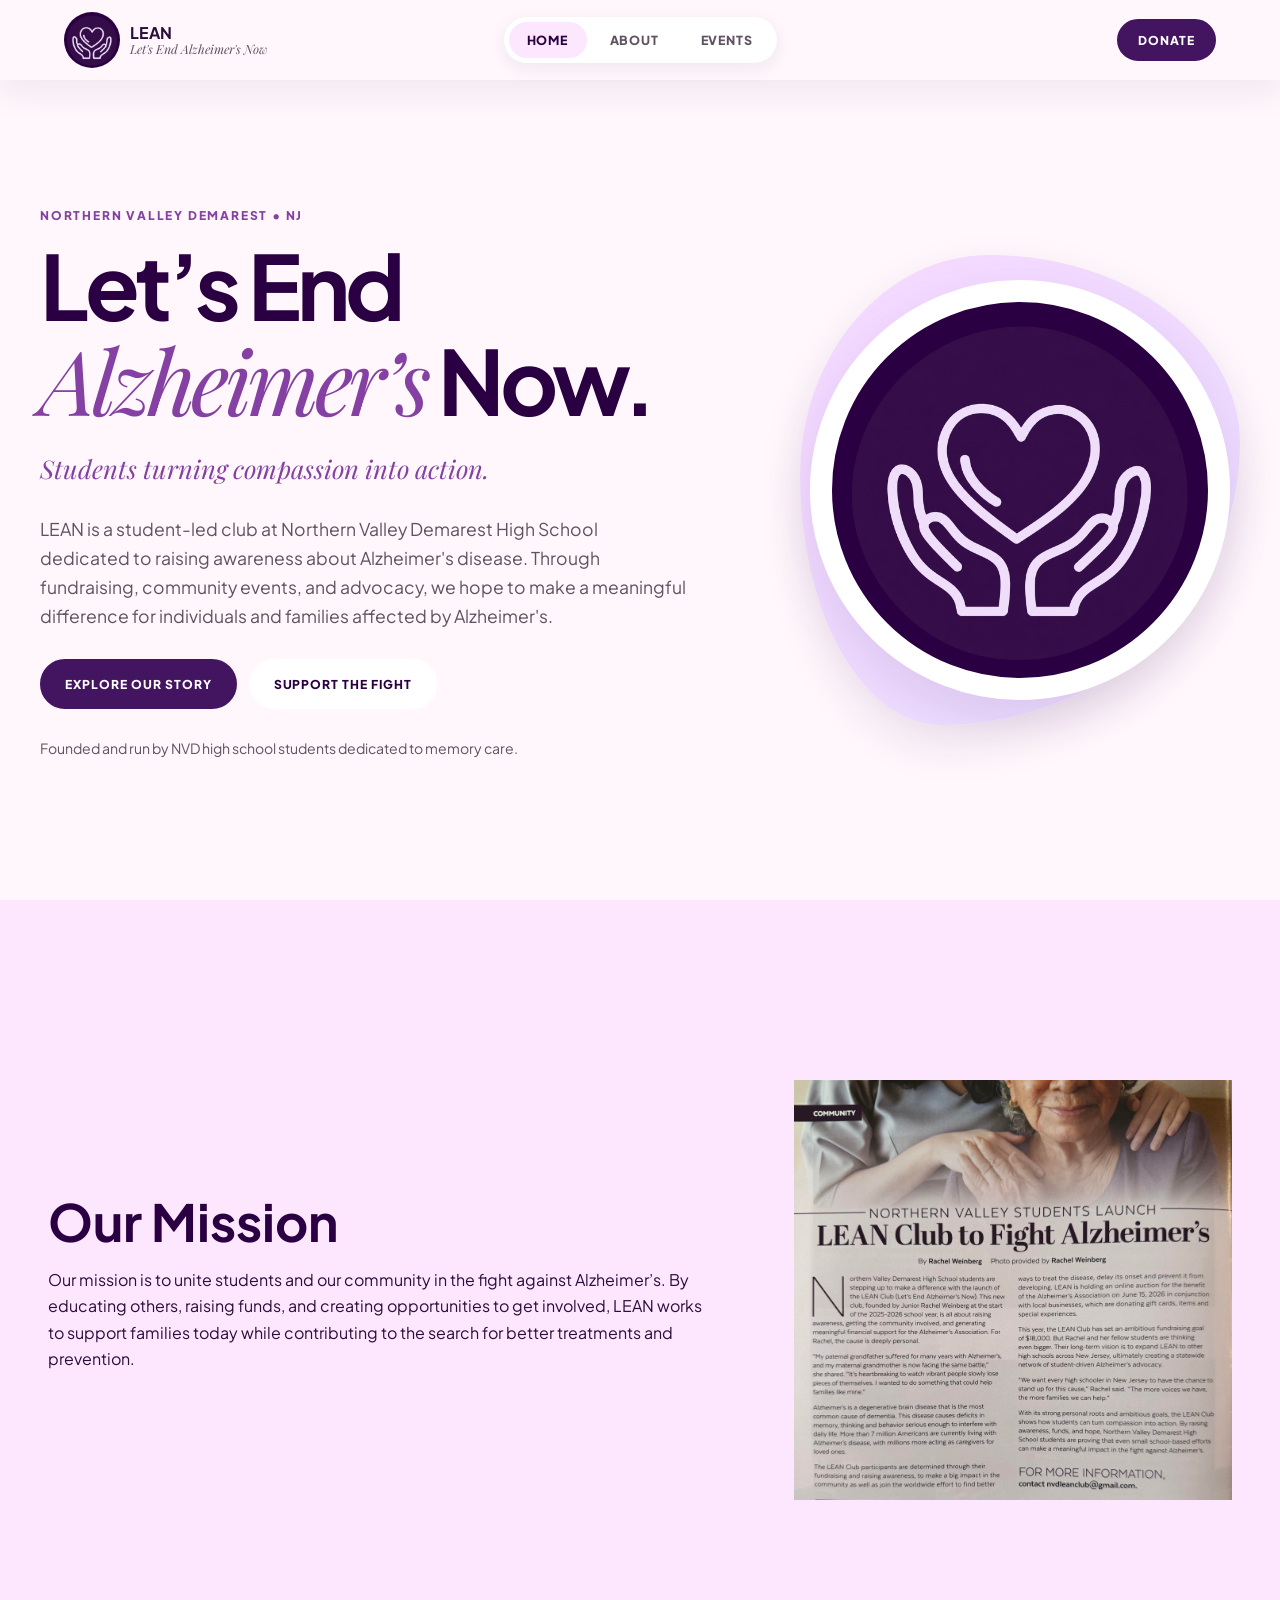
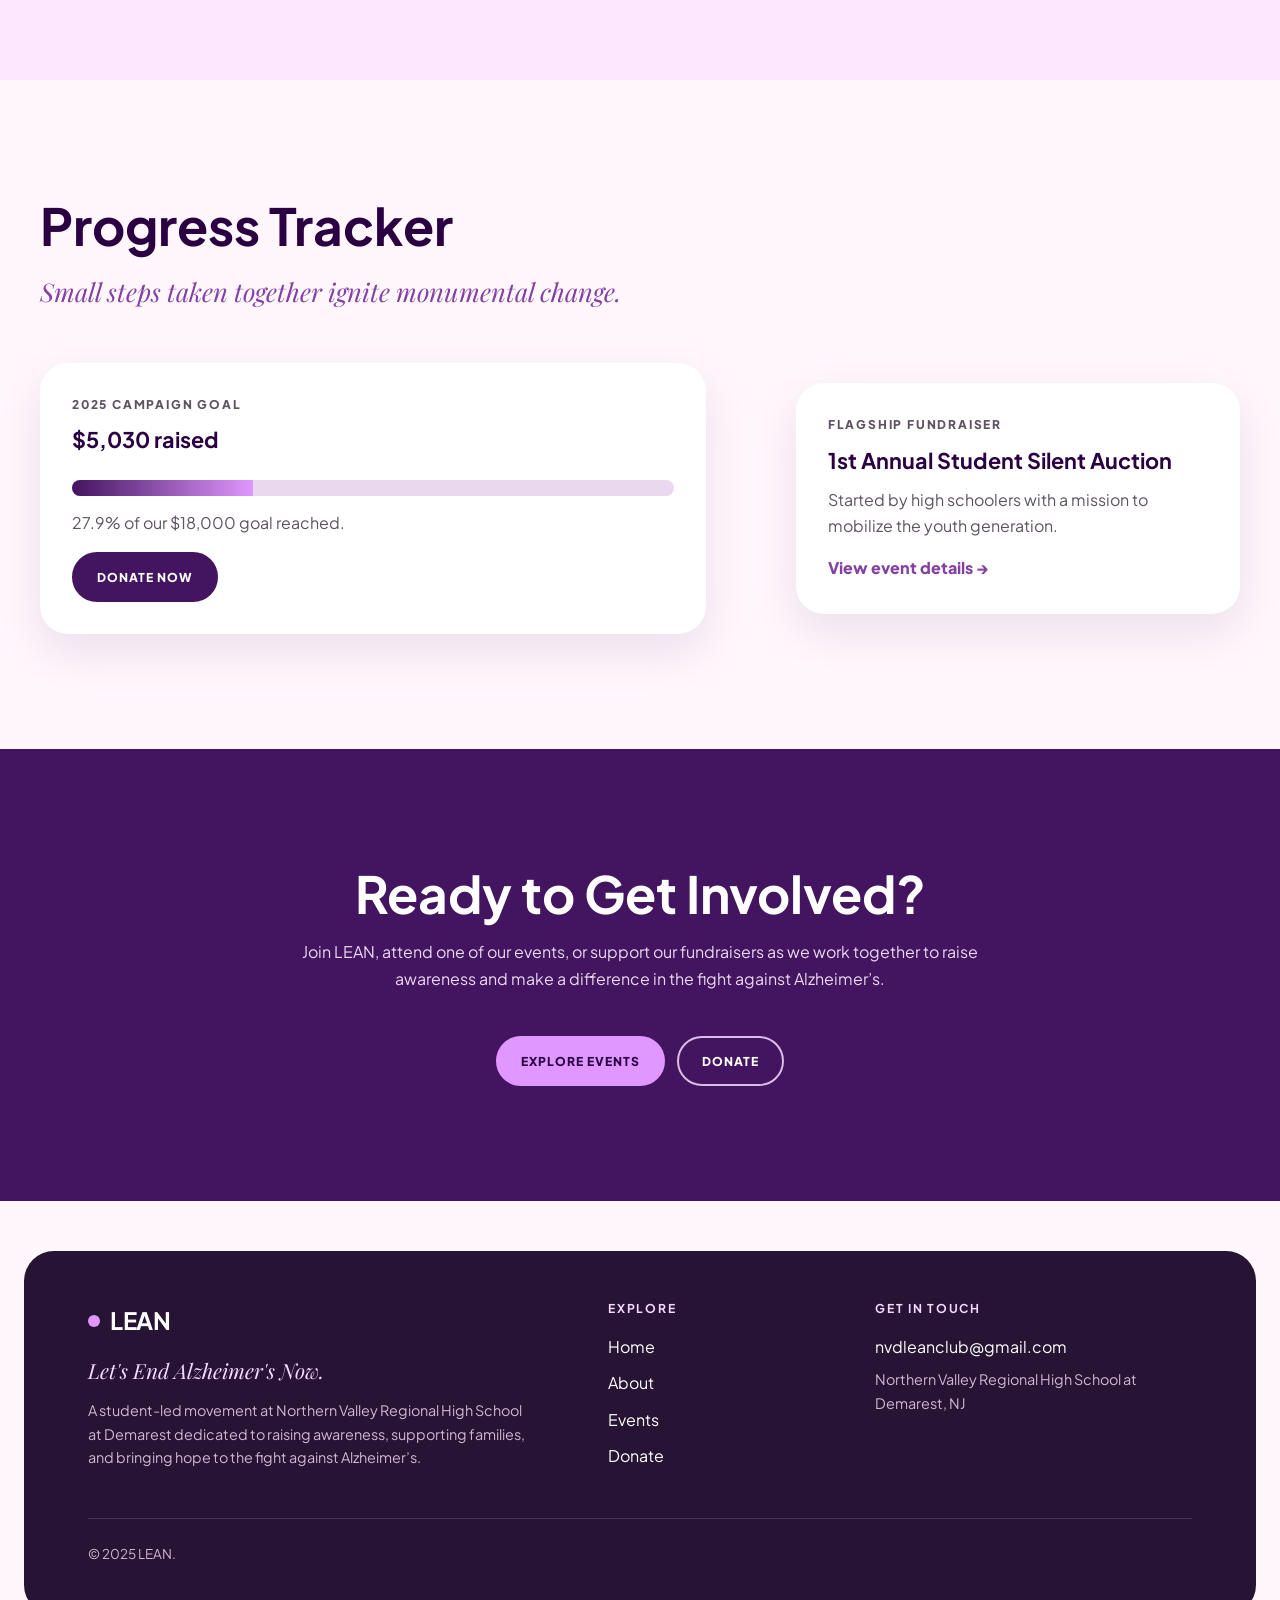
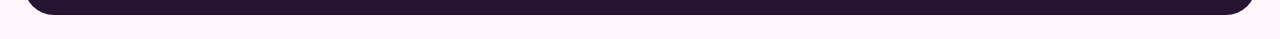
==== commit 01f024f3: "c" ====
--- a/index.html
+++ b/index.html
@@ -145,7 +145,7 @@
           </p>
 
           <h3>
-            $5,420 raised
+            $5,030 raised
           </h3>
 
           <div class="progress-bar">
@@ -153,7 +153,7 @@
           </div>
 
           <p>
-            30.1% of our $18,000 goal reached.
+            27.9% of our $18,000 goal reached.
           </p>
 
           <a class="button progress-donate-button" href="donate.html">
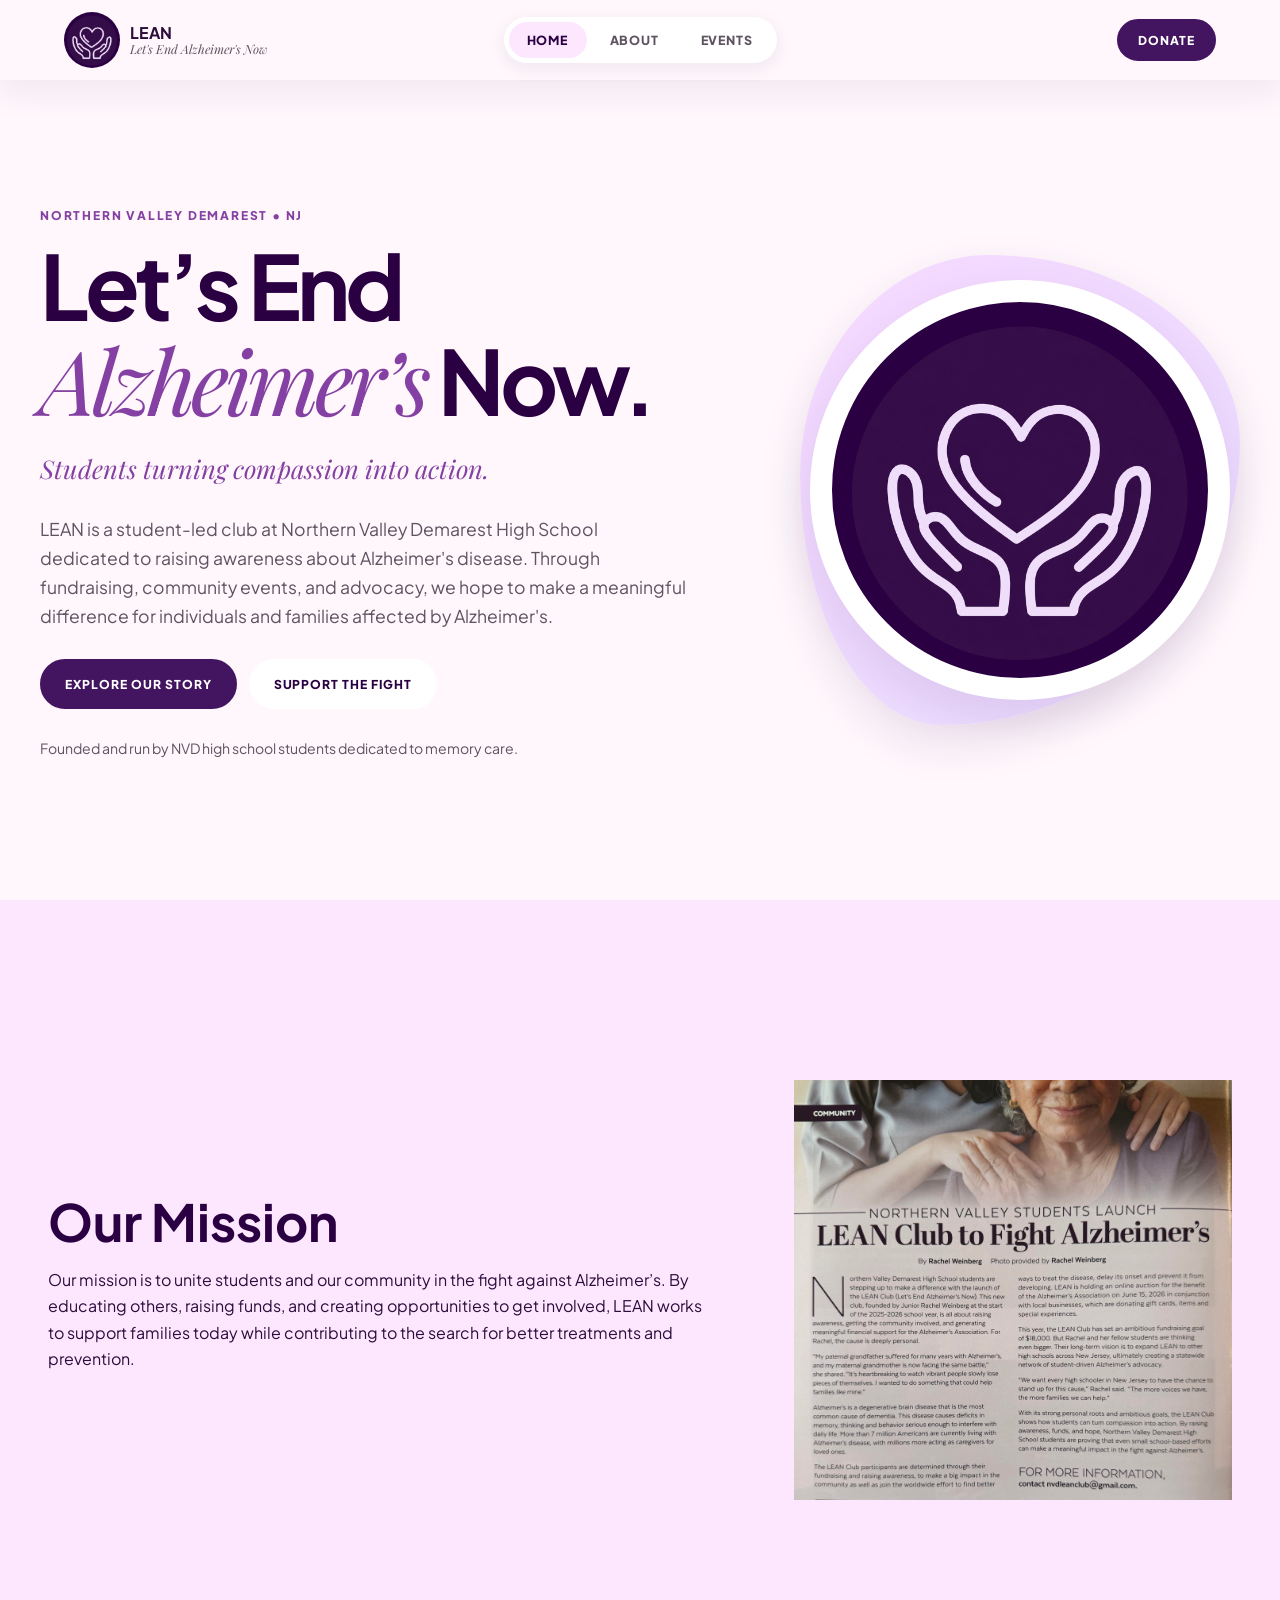
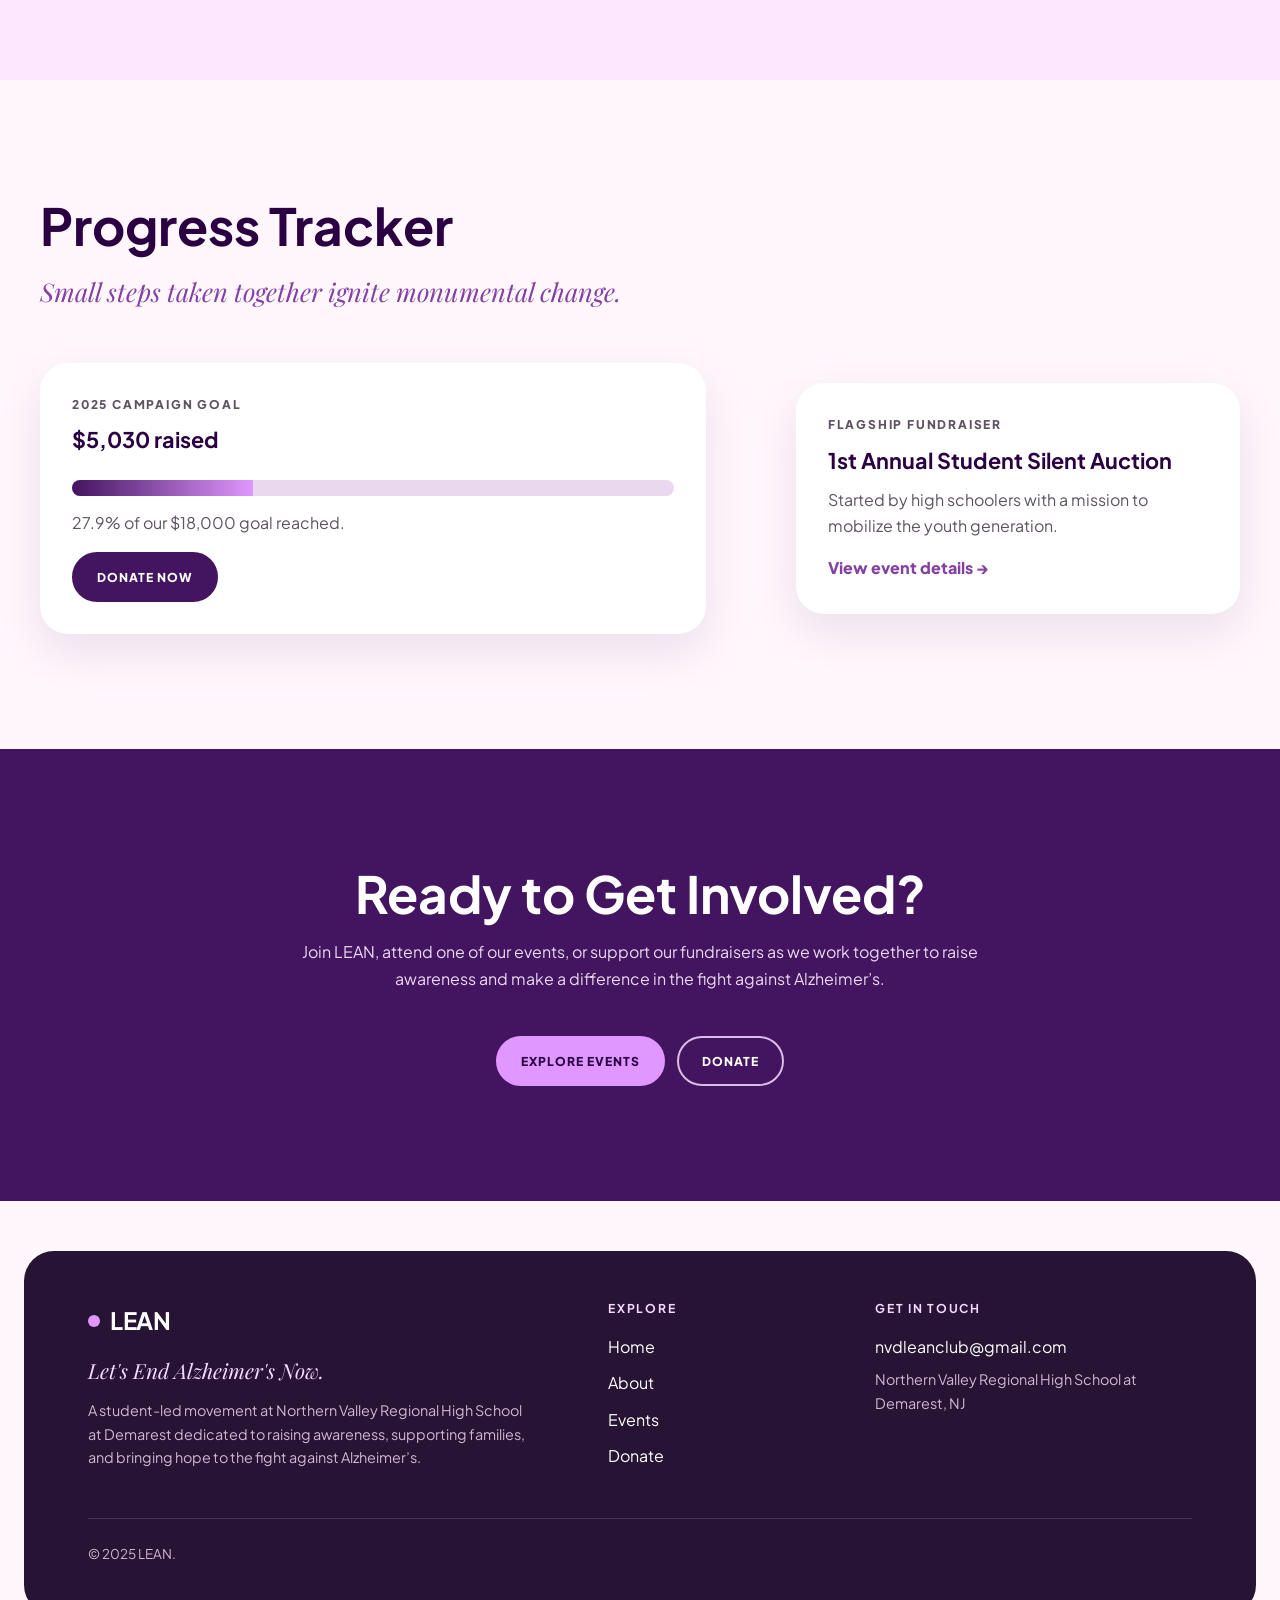
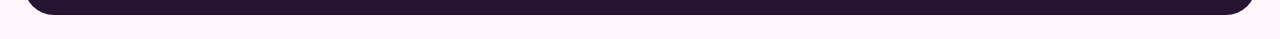
==== commit 1c5e114b: "Oct 15 FINAL" ====
--- a/index.html
+++ b/index.html
@@ -142,7 +142,7 @@
 
           <p class="label">
             2025 Campaign Goal
-          </p>
+          </p> 
 
           <h3>
             $5,030 raised
@@ -302,5 +302,7 @@
     }
   </script>
 
+<script src="animations.js"></script>
+
 </body>
 </html>
--- a/styles.css
+++ b/styles.css
@@ -337,8 +337,7 @@
 
 .card,
 .highlight-card,
-.progress-card,
-.quote-card {
+.progress-card{
   padding: 32px;
   border-radius: 28px;
   background: var(--white);
@@ -394,14 +393,6 @@
   background: linear-gradient(90deg, var(--purple), var(--lavender));
 }
 
-.quote-card blockquote,
-blockquote {
-  margin: 0 0 16px;
-  color: var(--dark-purple);
-  font-family: "Playfair Display", serif;
-  font-size: 1.6rem;
-  font-style: italic;
-}
 
 .auction-feature {
   display: grid;
@@ -876,4 +867,113 @@
   .goal-number {
     min-height: 220px;
   }
-}+}
+
+.beginning-image img {
+  display: block;
+  width: 100%;
+  height: 430px;
+  border-radius: 28px;
+  object-fit: cover;
+  box-shadow: var(--shadow);
+}
+
+@media (max-width: 768px) {
+  .beginning-image img {
+    height: auto;
+  }
+}
+
+
+@keyframes leanFadeUp {
+  from {
+    opacity: 0;
+    transform: translateY(30px);
+  }
+  to {
+    opacity: 1;
+    transform: translateY(0);
+  }
+}
+
+.page-hero .label {
+  animation: leanFadeUp 0.7s ease both;
+}
+
+.page-hero h1 {
+  animation: leanFadeUp 0.8s ease 0.15s both;
+}
+
+.page-hero p {
+  animation: leanFadeUp 0.8s ease 0.3s both;
+}
+
+.hero h1 {
+  animation: leanFadeUp 0.8s ease both;
+}
+
+.hero .subtitle,
+.hero .label {
+  animation: leanFadeUp 0.8s ease 0.15s both;
+}
+
+.hero p {
+  animation: leanFadeUp 0.8s ease 0.3s both;
+}
+
+.hero .button-row {
+  animation: leanFadeUp 0.8s ease 0.45s both;
+}
+
+.hero-graphic {
+  animation: leanFadeUp 1s ease 0.3s both;
+}
+
+.lean-reveal {
+  opacity: 0;
+  transform: translateY(15px);
+  transition: opacity 0.75s ease, transform 0.75s ease;
+}
+
+.lean-reveal.visible {
+  opacity: 1;
+  transform: translateY(0);
+}
+
+.highlight-card,
+.progress-card,
+.steps article,
+.goal-event,
+.auction-feature {
+  transition: transform 0.3s ease, box-shadow 0.3s ease;
+}
+
+.highlight-card:hover,
+.progress-card:hover,
+.steps article:hover,
+.goal-event:hover,
+.auction-feature:hover {
+  transform: translateY(-5px);
+  box-shadow: 0 15px 35px rgba(67, 20, 95, 0.14);
+}
+
+@media (prefers-reduced-motion: reduce) {
+  .page-hero .label,
+  .page-hero h1,
+  .page-hero p,
+  .hero h1,
+  .hero .subtitle,
+  .hero .label,
+  .hero p,
+  .hero .button-row,
+  .hero-graphic {
+    animation: none;
+  }
+
+  .lean-reveal,
+  .lean-reveal.visible {
+    opacity: 1;
+    transform: none;
+    transition: none;
+  }
+}
